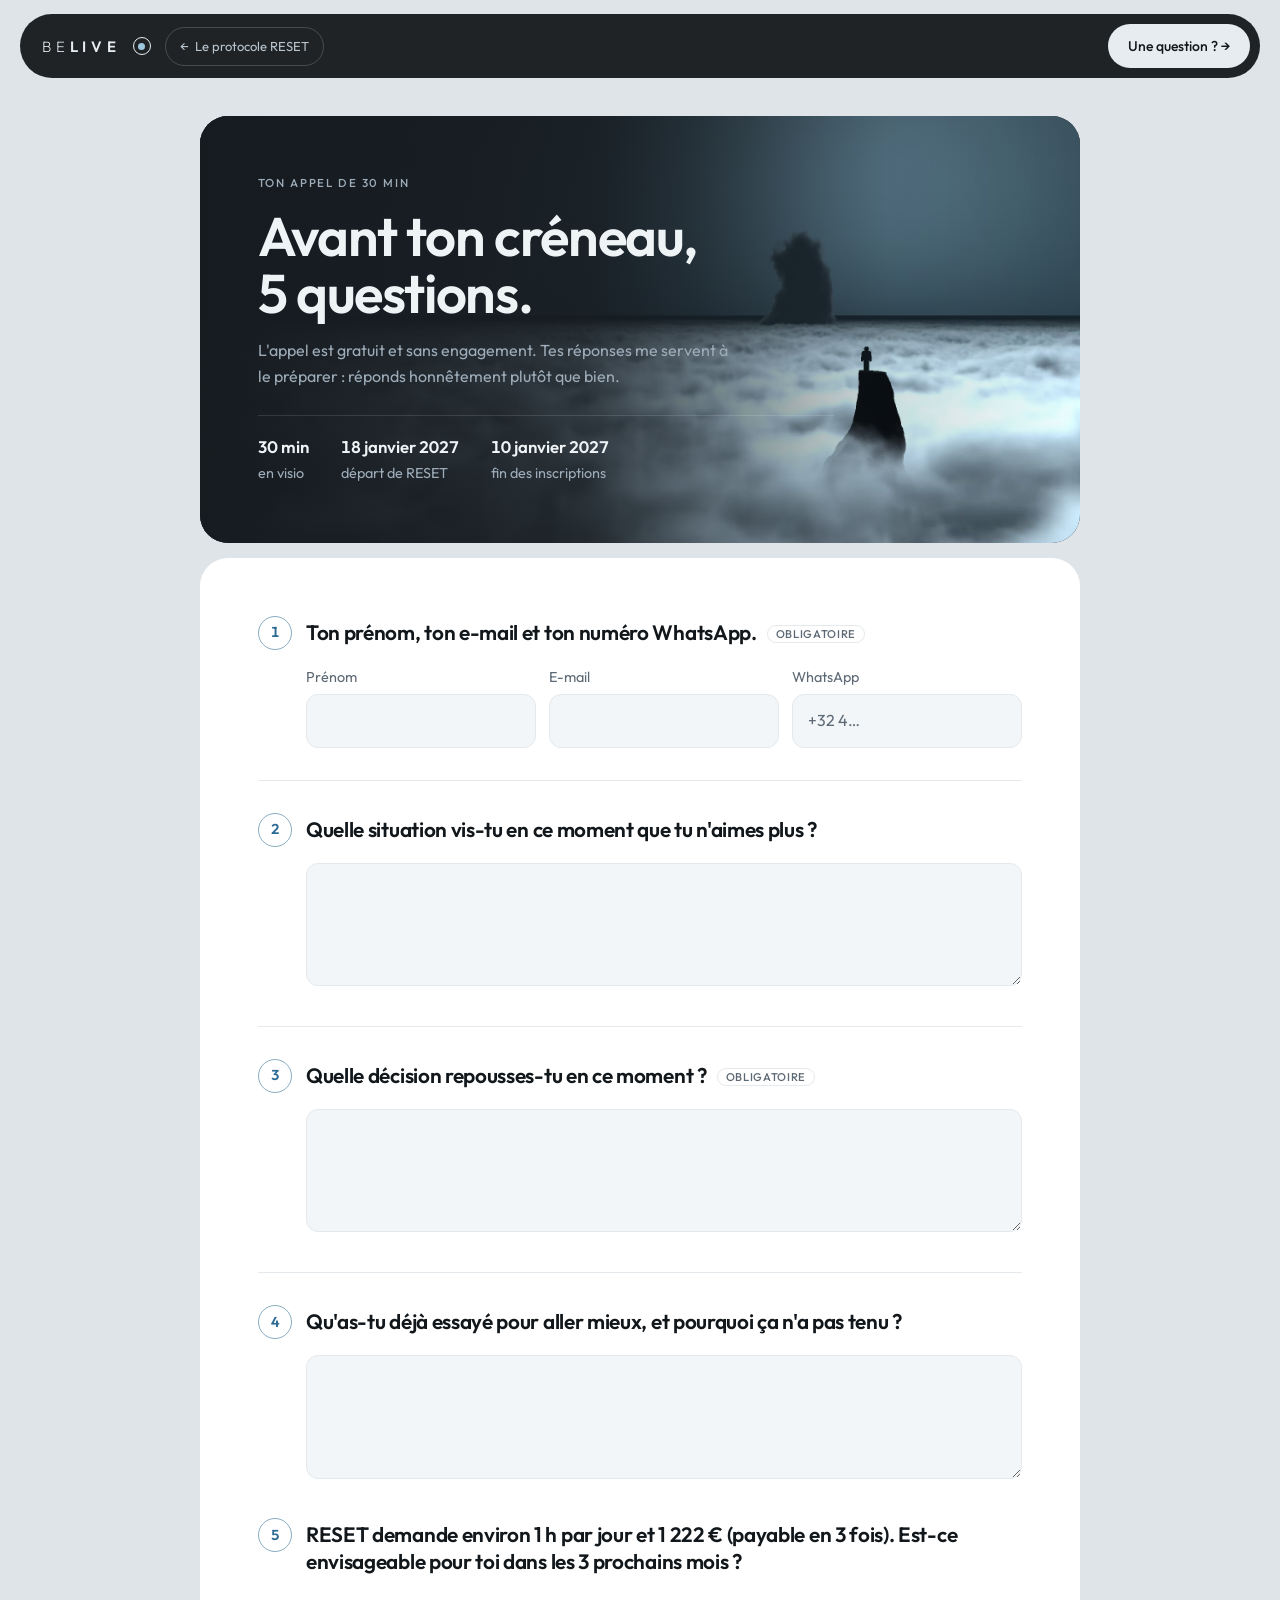
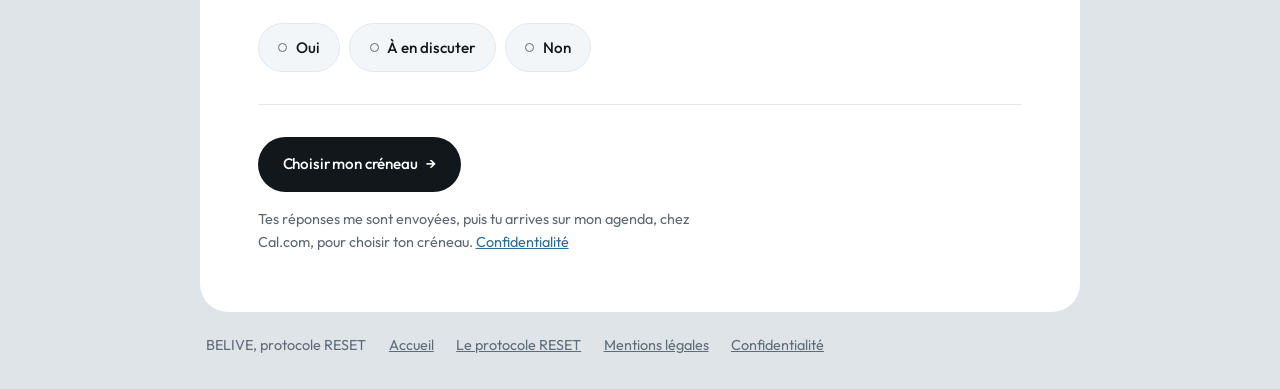
==== appel/index.html @ 55803dfb "Remplace la liste d'attente par l'appel de 30 min, retire Alignement et Thivars - Nouvelle page appe" ====
<!doctype html>
<html lang="fr">
<head>
<meta charset="utf-8">
<meta name="viewport" content="width=device-width, initial-scale=1">

<title>Réserver ton appel de 30 min | BELIVE RESET</title>
<meta name="description" content="Cinq questions avant de choisir ton créneau : un appel de 30 minutes, gratuit et sans engagement, pour voir si RESET est fait pour toi.">
<meta name="robots" content="noindex">
<link rel="canonical" href="https://belivemethode.com/appel/">

<link rel="icon" href="/assets/img/favicon-192.png" sizes="192x192">
<link rel="icon" href="/assets/img/favicon-32.png?v=2" sizes="32x32">
<link rel="apple-touch-icon" href="/assets/img/apple-touch-icon.png?v=2">
<link rel="preload" href="/assets/fonts/Outfit.woff2" as="font" type="font/woff2" crossorigin>

<script>
(function(){try{var m=localStorage.getItem('belive-theme');
if(m==='light'||m==='dark')document.documentElement.setAttribute('data-theme',m);}catch(e){}})();
</script>

<style>
/* La page du questionnaire avant l'appel. Elle reprend les jetons, la navigation,
   les panneaux et les boutons de la page RESET : en changer un, c'est changer l'autre. */
@font-face{
  font-family:"Outfit";
  src:url("/assets/fonts/Outfit.woff2") format("woff2-variations");
  font-weight:100 900;font-style:normal;font-display:swap;
}

/* ================= Jetons (repris de /reset/) ================= */
:root{
  color-scheme:light dark;
  --page:      #DFE4E8;
  --panel:     #FFFFFF;
  --panel-2:   #F3F6F8;
  --panel-3:   #E9EEF2;
  --dark:      #161B20;
  --dark-2:    #1F262C;
  --ink:       #12171B;
  --ink-2:     #5C6873;
  --ink-3:     #5F6C78;
  --line:      #E4E9ED;
  --line-dark: rgba(255,255,255,.12);
  --ice:       #B4D6E8;
  --ice-2:     #8FC0DA;
  --ice-deep:  #2C6B93;
  --on-dark:   #EEF3F6;
  --on-dark-2: #9DACB8;
  --accent:    var(--ice-deep);

  --r-lg:28px;
  --r-md:18px;
  --r-sm:12px;
  --t-h1:clamp(2rem,5vw,3.4rem);
  --t-body:1rem;
  --t-small:.9rem;
  --t-label:.72rem;
  --measure:56ch;
  --pad:clamp(1rem,3vw,2rem);
  --gap:clamp(.7rem,1.2vw,1rem);
}
@media (prefers-color-scheme:dark){
  :root:not([data-theme="light"]){
    --page:      #0B0E11;
    --panel:     #14191E;
    --panel-2:   #1A2026;
    --panel-3:   #20272E;
    --dark:      #12171C;
    --dark-2:    #1B222A;
    --ink:       #EDF2F6;
    --ink-2:     #9CAAB6;
    --ink-3:     #8A98A5;
    --line:      #252D35;
    --line-dark: rgba(255,255,255,.1);
    --ice:       #3E5F75;
    --ice-2:     #5D8CA8;
    --ice-deep:  #9DCBE4;
  }
}
:root[data-theme="dark"]{
  --page:      #0B0E11;
  --panel:     #14191E;
  --panel-2:   #1A2026;
  --panel-3:   #20272E;
  --dark:      #12171C;
  --dark-2:    #1B222A;
  --ink:       #EDF2F6;
  --ink-2:     #9CAAB6;
  --ink-3:     #8A98A5;
  --line:      #252D35;
  --line-dark: rgba(255,255,255,.1);
  --ice:       #3E5F75;
  --ice-2:     #5D8CA8;
  --ice-deep:  #9DCBE4;
}
:root[data-theme="light"]{color-scheme:light}
:root[data-theme="dark"] {color-scheme:dark}

/* ================= Base ================= */
*,*::before,*::after{box-sizing:border-box}
body{
  margin:0;background:var(--page);color:var(--ink);
  font-family:"Outfit",ui-sans-serif,-apple-system,"Segoe UI",system-ui,sans-serif;
  font-size:var(--t-body);font-weight:400;line-height:1.6;
  -webkit-font-smoothing:antialiased;padding:var(--pad);
}
img{max-width:100%;display:block}
a{color:var(--accent)}
:focus-visible{outline:2px solid var(--accent);outline-offset:3px}
h1,h2{margin:0;font-weight:600;line-height:1.05;letter-spacing:-.025em;text-wrap:balance}
p{margin:0}
b,strong{font-weight:500}
.num{font-variant-numeric:lining-nums tabular-nums}

.saut{
  position:absolute;left:-9999px;top:0;
  background:var(--ink);color:var(--panel);
  padding:.7rem 1.1rem;border-radius:999px;font-size:var(--t-small);z-index:60;
}
.saut:focus{left:1rem;top:1rem}

.shell{max-width:880px;margin-inline:auto;display:grid;grid-template-columns:minmax(0,1fr);gap:var(--gap);padding-top:84px}
.shell > *{min-width:0}
.panel{background:var(--panel);border-radius:var(--r-lg);padding:clamp(1.6rem,5vw,3.6rem)}
.panel--dark{background:var(--dark);color:var(--on-dark);--accent:var(--ice-2)}

.label{
  font-size:var(--t-label);font-weight:500;letter-spacing:.16em;
  text-transform:uppercase;color:var(--ink-2);margin:0;
}
.panel--dark .label{color:var(--on-dark-2)}

/* ================= Navigation (la pilule sombre du site) ================= */
.nav-wrap{position:fixed;top:14px;left:14px;right:14px;z-index:50;display:flex;justify-content:center;pointer-events:none}
.nav{
  pointer-events:auto;width:100%;max-width:1240px;
  display:flex;align-items:center;gap:14px;padding:10px 10px 10px 22px;border-radius:999px;
  background:rgba(11,14,17,.9);-webkit-backdrop-filter:blur(18px);backdrop-filter:blur(18px);
}
.nav__brand{display:flex;align-items:center;gap:12px;color:#E6ECF0;text-decoration:none}
.nav__word{display:flex;font-size:15px;letter-spacing:.32em;line-height:1}
.nav__word span:first-child{font-weight:250}
.nav__word span:last-child{font-weight:600}
.nav__rec{display:inline-flex;align-items:center;justify-content:center;flex:none;width:18px;height:18px;border-radius:50%;border:1.5px solid currentColor}
.nav__rec span{width:46%;height:46%;border-radius:50%;background:#9CC7DC;animation:recBlink 2s ease-in-out infinite}
@keyframes recBlink{0%,100%{opacity:1;box-shadow:0 0 0 0 rgba(156,199,220,.45)}50%{opacity:.35;box-shadow:0 0 0 6px rgba(156,199,220,0)}}
.nav__retour{
  flex:none;display:inline-flex;align-items:center;gap:6px;padding:8px 14px;border-radius:999px;
  border:1px solid rgba(230,236,240,.2);color:#B9C5CE;font-size:13px;text-decoration:none;
  transition:color .3s,border-color .3s;
}
.nav__retour:hover{color:#FFFFFF;border-color:rgba(230,236,240,.5)}
.nav__cta{flex:none;margin-left:auto;background:#E6ECF0;color:#12171B;padding:11px 20px;border-radius:999px;font-size:14px;font-weight:500;text-decoration:none;transition:transform .3s}
.nav__cta:hover{transform:translateY(-1px)}
.nav :focus-visible{outline-color:#9CC7DC}
@media (max-width:560px){
  .nav{padding-left:18px;gap:10px}
  .nav__word{font-size:13px;letter-spacing:.26em}
  .nav__retour{display:none}
  .nav__cta{padding:10px 15px;font-size:13px}
}
@media (max-width:760px),(hover:none){
  .nav{-webkit-backdrop-filter:none;backdrop-filter:none;background:rgba(11,14,17,.96)}
}

/* ================= Boutons ================= */
.btn{
  display:inline-flex;align-items:center;gap:.5rem;
  font:inherit;font-size:.95rem;font-weight:500;letter-spacing:-.01em;
  text-decoration:none;padding:.9rem 1.5rem;
  border-radius:999px;border:1px solid transparent;
  background:var(--ink);color:var(--panel);
  transition:background .2s,color .2s,border-color .2s,transform .2s;
  cursor:pointer;
}
.btn:hover{transform:translateY(-1px)}
.btn__arrow{transition:transform .2s}
.btn:hover .btn__arrow{transform:translateX(3px)}
.btn:disabled{opacity:.6;cursor:progress;transform:none}

/* ================= L'en-tête : la silhouette de nuit de « La suite » ================= */
.intro{position:relative;overflow:hidden;isolation:isolate;display:grid;gap:1rem}
.intro__ciel{position:absolute;inset:0;z-index:-1;pointer-events:none}
.intro__ciel img{width:100%;height:100%;object-fit:cover;object-position:50% 56%}
.intro__ciel::after{
  content:"";position:absolute;inset:0;
  background:linear-gradient(90deg,var(--dark) 0%,color-mix(in srgb,var(--dark) 82%,transparent) 44%,color-mix(in srgb,var(--dark) 15%,transparent) 78%,transparent 100%);
}
.intro h1{font-size:var(--t-h1);max-width:14ch}
.intro__lead{max-width:44ch;color:var(--on-dark-2)}
.intro__faits{list-style:none;margin:.6rem 0 0;padding:1.1rem 0 0;border-top:1px solid var(--line-dark);display:flex;flex-wrap:wrap;gap:.8rem 2rem;max-width:36rem;font-size:var(--t-small);color:var(--on-dark-2)}
.intro__faits li{display:flex;flex-direction:column;gap:.1rem}
.intro__faits b{font-size:1.05rem;font-weight:600;color:var(--on-dark)}
@media (max-width:760px){
  .intro__ciel{
    inset:0 0 auto 0;height:min(90vw,380px);
    -webkit-mask-image:linear-gradient(#000 45%,transparent 92%);mask-image:linear-gradient(#000 45%,transparent 92%);
  }
  .intro__ciel img{object-position:50% 50%}
  .intro__ciel::after{background:none}
  .intro{padding-top:clamp(12rem,62vw,16rem)}
}

/* ================= Les questions ================= */
.questions{display:grid;gap:0}
.q{margin:0;padding:clamp(1.4rem,3vw,2rem) 0;border:0;border-top:1px solid var(--line);min-width:0}
.questions > .q:first-child{border-top:0;padding-top:0}
.q__titre{
  display:grid;grid-template-columns:auto minmax(0,1fr);gap:.9rem;align-items:start;
  float:none;width:100%;padding:0;margin:0 0 1rem;
  font-size:clamp(1.1rem,2vw,1.3rem);font-weight:600;line-height:1.3;letter-spacing:-.015em;color:var(--ink);
}
.q__n{
  display:grid;place-items:center;width:34px;height:34px;border-radius:50%;
  border:1px solid color-mix(in srgb,var(--ice-deep) 55%,transparent);color:var(--ice-deep);
  font-size:.9rem;font-weight:600;font-variant-numeric:lining-nums tabular-nums;
}
.q__texte{padding-top:.2rem}
.q__requis{
  display:inline-block;margin-left:.4rem;padding:1px 8px;border-radius:999px;border:1px solid var(--line);
  font-size:.7rem;font-weight:500;letter-spacing:.06em;text-transform:uppercase;color:var(--ink-2);vertical-align:.2em;
}
.q__corps{padding-left:calc(34px + .9rem)}
@media (max-width:520px){.q__corps{padding-left:0}}

.champs{display:grid;grid-template-columns:repeat(3,minmax(0,1fr));gap:.8rem}
@media (max-width:760px){.champs{grid-template-columns:minmax(0,1fr)}}
.champ{display:grid;gap:.35rem}
.champ span{font-size:var(--t-small);color:var(--ink-2)}
input[type="text"],input[type="email"],input[type="tel"],textarea{
  width:100%;font:inherit;font-size:1rem;color:var(--ink);
  background:var(--panel-2);border:1px solid var(--line);border-radius:var(--r-sm);
  padding:.8rem .95rem;transition:border-color .2s,background .2s;
  scroll-margin-top:120px; /* un champ signalé reste visible sous la barre de navigation */
}
.choix input{scroll-margin-top:120px}
textarea{min-height:7.5rem;resize:vertical;line-height:1.5}
input::placeholder,textarea::placeholder{color:var(--ink-3);opacity:1}
input:focus,textarea:focus{outline:none;border-color:var(--ice-deep);background:var(--panel)}
input:focus-visible,textarea:focus-visible{outline:2px solid var(--accent);outline-offset:1px}
/* après une tentative d'envoi seulement : rien ne s'allume en rouge avant */
.est-tente input:invalid,.est-tente textarea:invalid{border-color:var(--ice-deep);box-shadow:0 0 0 1px var(--ice-deep)}

/* Les trois réponses de la dernière question, en pilules */
.choix{display:flex;flex-wrap:wrap;gap:.6rem;border:0;margin:0;padding:0}
.choix label{position:relative;cursor:pointer}
.choix input{position:absolute;opacity:0;inset:0;margin:0;cursor:pointer}
.choix span{
  display:inline-flex;align-items:center;gap:.55rem;padding:.7rem 1.2rem;border-radius:999px;
  border:1px solid var(--line);background:var(--panel-2);color:var(--ink);font-size:.95rem;font-weight:500;
  transition:background .2s,color .2s,border-color .2s;
}
.choix span::before{content:"";width:9px;height:9px;border-radius:50%;border:1.5px solid var(--ink-3);transition:background .2s,border-color .2s}
.choix input:checked + span{background:var(--ink);border-color:var(--ink);color:var(--panel)}
.choix input:checked + span::before{background:var(--ice-2);border-color:var(--ice-2)}
.choix input:focus-visible + span{outline:2px solid var(--accent);outline-offset:3px}

.envoi{display:grid;gap:1rem;justify-items:start;padding-top:clamp(1.4rem,3vw,2rem);border-top:1px solid var(--line)}
.envoi__note{max-width:52ch;font-size:var(--t-small);color:var(--ink-2)}
.envoi__erreur{font-size:var(--t-small);font-weight:500;color:var(--ink)}

.apres{display:flex;flex-wrap:wrap;gap:.4rem 1.4rem;padding:.4rem .4rem 0;font-size:var(--t-small);color:var(--ink-3)}
.apres a{color:inherit}
.apres a:hover{color:var(--ink)}

@media (prefers-reduced-motion:reduce){
  *{animation:none!important;transition:none!important}
  .btn:hover,.btn:hover .btn__arrow{transform:none}
}
</style>
</head>
<body>

<a class="saut" href="#questions">Aller au questionnaire</a>

<header class="nav-wrap">
<nav class="nav" aria-label="Navigation">
  <a class="nav__brand" href="/" aria-label="BELIVE, retour à l'accueil">
    <span class="nav__word"><span>BE</span><span>LIVE</span></span>
    <span class="nav__rec" aria-hidden="true"><span></span></span>
  </a>
  <a class="nav__retour" href="/reset/"><span aria-hidden="true">←</span> Le protocole RESET</a>
  <a class="nav__cta" href="https://wa.me/32493847434?text=Bonjour%20Tristan%2C%20j%27ai%20une%20question%20avant%20de%20r%C3%A9server%20mon%20appel%20%3A%20" target="_blank" rel="noopener">Une question&nbsp;? →</a>
</nav>
</header>

<main class="shell" id="contenu">

  <section class="panel panel--dark intro" aria-labelledby="titre">
    <div class="intro__ciel" aria-hidden="true">
      <picture>
        <source media="(max-width: 760px)" type="image/avif" srcset="/assets/img/nuages/suite-nuit-carre.avif">
        <source media="(max-width: 760px)" type="image/webp" srcset="/assets/img/nuages/suite-nuit-carre.webp">
        <source type="image/avif" srcset="/assets/img/nuages/suite-nuit.avif">
        <img src="/assets/img/nuages/suite-nuit.webp" alt="" width="2400" height="1000" decoding="async">
      </picture>
    </div>
    <p class="label">Ton appel de 30 min</p>
    <h1 id="titre">Avant ton créneau, 5&nbsp;questions.</h1>
    <p class="intro__lead">L'appel est gratuit et sans engagement. Tes réponses me servent à le préparer&nbsp;: réponds honnêtement plutôt que bien.</p>
    <ul class="intro__faits">
      <li><b>30 min</b>en visio</li>
      <li><b class="num">18 janvier 2027</b>départ de RESET</li>
      <li><b class="num">10 janvier 2027</b>fin des inscriptions</li>
    </ul>
  </section>

  <section class="panel" id="questions" aria-label="Le questionnaire">
    <!-- Sans JavaScript, le formulaire mène quand même à l'agenda, avec le prénom et l'e-mail.
         Avec, le script envoie d'abord les réponses au Google Form (data-gform), qui les
         recopie dans Notion, puis ouvre l'agenda Cal.com (action) avec les réponses en « notes ». -->
    <form class="questions" action="https://cal.com/tristan-vangoidtsenhoven-3wuqnf/ccb" method="get" data-questionnaire
          data-gform="https://docs.google.com/forms/d/e/1FAIpQLSfj11kIlWgP47-O8oDt12YvOwmYfR5KPWXMzn8iG9LAzuwBDQ/formResponse">

      <fieldset class="q">
        <legend class="q__titre"><span class="q__n">1</span><span class="q__texte">Ton prénom, ton e-mail et ton numéro WhatsApp. <span class="q__requis">Obligatoire</span></span></legend>
        <div class="q__corps champs">
          <label class="champ"><span>Prénom</span><input type="text" name="name" id="prenom" autocomplete="given-name" required maxlength="80"></label>
          <label class="champ"><span>E-mail</span><input type="email" name="email" id="email" autocomplete="email" required maxlength="160"></label>
          <label class="champ"><span>WhatsApp</span><input type="tel" id="whatsapp" autocomplete="tel" inputmode="tel" placeholder="+32 4…" required maxlength="40"></label>
        </div>
      </fieldset>

      <div class="q">
        <label class="q__titre" for="situation"><span class="q__n">2</span><span class="q__texte">Quelle situation vis-tu en ce moment que tu n'aimes plus&nbsp;?</span></label>
        <div class="q__corps"><textarea id="situation" rows="4" maxlength="1000"></textarea></div>
      </div>

      <div class="q">
        <label class="q__titre" for="decision"><span class="q__n">3</span><span class="q__texte">Quelle décision repousses-tu en ce moment&nbsp;? <span class="q__requis">Obligatoire</span></span></label>
        <div class="q__corps"><textarea id="decision" rows="4" maxlength="1000" required></textarea></div>
      </div>

      <div class="q">
        <label class="q__titre" for="essaye"><span class="q__n">4</span><span class="q__texte">Qu'as-tu déjà essayé pour aller mieux, et pourquoi ça n'a pas tenu&nbsp;?</span></label>
        <div class="q__corps"><textarea id="essaye" rows="4" maxlength="1000"></textarea></div>
      </div>

      <fieldset class="q">
        <legend class="q__titre"><span class="q__n">5</span><span class="q__texte">RESET demande environ 1&nbsp;h par jour et 1&nbsp;222&nbsp;€ (payable en 3 fois). Est-ce envisageable pour toi dans les 3 prochains mois&nbsp;?</span></legend>
        <div class="q__corps choix">
          <label><input type="radio" name="envisageable" value="Oui"><span>Oui</span></label>
          <label><input type="radio" name="envisageable" value="À en discuter"><span>À en discuter</span></label>
          <label><input type="radio" name="envisageable" value="Non"><span>Non</span></label>
        </div>
      </fieldset>

      <input type="hidden" name="notes" id="notes">

      <div class="envoi">
        <button class="btn" type="submit">Choisir mon créneau <span class="btn__arrow" aria-hidden="true">→</span></button>
        <p class="envoi__erreur" id="erreur" role="alert" hidden></p>
        <p class="envoi__note">Tes réponses me sont envoyées, puis tu arrives sur mon agenda, chez Cal.com, pour choisir ton créneau. <a href="/confidentialite.html">Confidentialité</a></p>
      </div>
    </form>
  </section>

  <p class="apres"><span>BELIVE, protocole RESET</span><a href="/">Accueil</a><a href="/reset/">Le protocole RESET</a><a href="/mentions-legales.html">Mentions légales</a><a href="/confidentialite.html">Confidentialité</a></p>

</main>

<script>
(function(){
  "use strict";
  var form = document.querySelector('[data-questionnaire]');
  if (!form) return;
  var erreur = document.getElementById('erreur');
  var bouton = form.querySelector('button[type="submit"]');
  var val = function(id){ return document.getElementById(id).value.trim(); };

  /* Les champs du Google Form « BELIVE RESET, appel de 30 minutes », lus sur le
     formulaire public. Si une question y est modifiée ou recréée, son numéro change :
     il faut le relire et le reporter ici. L'e-mail passe par la collecte d'adresse
     de Google (« emailAddress »), pas par une question. */
  var CHAMPS = {
    prenom:    'entry.507391216',
    whatsapp:  'entry.649934206',
    situation: 'entry.349395067',
    decision:  'entry.2041337223',
    essaye:    'entry.2092310262',
    choix:     'entry.1688186902'
  };

  /* Envoie les réponses au Google Form. Google ne laisse pas lire sa réponse depuis
     un autre site (mode no-cors) : on ne peut pas savoir s'il l'a acceptée, seulement
     que la requête est partie. keepalive la laisse finir même si la page change. */
  function versGoogle(choix){
    var donnees = new URLSearchParams();
    donnees.append(CHAMPS.prenom, val('prenom'));
    donnees.append('emailAddress', val('email'));
    donnees.append(CHAMPS.whatsapp, val('whatsapp'));
    donnees.append(CHAMPS.situation, val('situation'));
    donnees.append(CHAMPS.decision, val('decision'));
    donnees.append(CHAMPS.essaye, val('essaye'));
    if (choix) donnees.append(CHAMPS.choix, choix.value);
    var envoi = fetch(form.getAttribute('data-gform'), { method:'POST', mode:'no-cors', body:donnees, keepalive:true })
      .catch(function(){});
    /* on n'attend pas plus de 3 s : l'agenda passe avant */
    return Promise.race([envoi, new Promise(function(r){ setTimeout(r, 3000); })]);
  }

  /* Les champs ne s'allument qu'après une première tentative d'envoi */
  form.addEventListener('invalid', function(){
    form.classList.add('est-tente');
    erreur.textContent = 'Il manque une réponse obligatoire : ton prénom, ton e-mail, ton WhatsApp ou la question 3.';
    erreur.hidden = false;
  }, true);

  form.addEventListener('submit', function(e){
    e.preventDefault();
    if (!form.checkValidity()) { form.reportValidity(); return; }
    erreur.hidden = true;

    var choix = form.querySelector('input[name="envisageable"]:checked');
    var notes = [
      'WhatsApp : ' + val('whatsapp'),
      "2. La situation que je n'aime plus :\n" + (val('situation') || '-'),
      '3. La décision que je repousse :\n' + val('decision'),
      "4. Ce que j'ai déjà essayé, et pourquoi ça n'a pas tenu :\n" + (val('essaye') || '-'),
      '5. 1 h par jour et 1 222 € dans les 3 prochains mois : ' + (choix ? choix.value : '-')
    ].join('\n\n');

    /* Cal.com pré-remplit sa réservation avec ces trois paramètres */
    var url = new URL(form.action);
    url.searchParams.set('name', val('prenom'));
    url.searchParams.set('email', val('email'));
    url.searchParams.set('notes', notes);

    bouton.disabled = true;
    bouton.firstChild.textContent = 'Envoi… ';
    versGoogle(choix).then(function(){ window.location.assign(url.toString()); });
  });
  /* Retour arrière depuis Cal.com : la page revient de la mémoire du navigateur,
     le bouton doit redevenir utilisable */
  window.addEventListener('pageshow', function(){
    bouton.disabled = false;
    bouton.firstChild.textContent = 'Choisir mon créneau ';
  });
})();
</script>
</body>
</html>
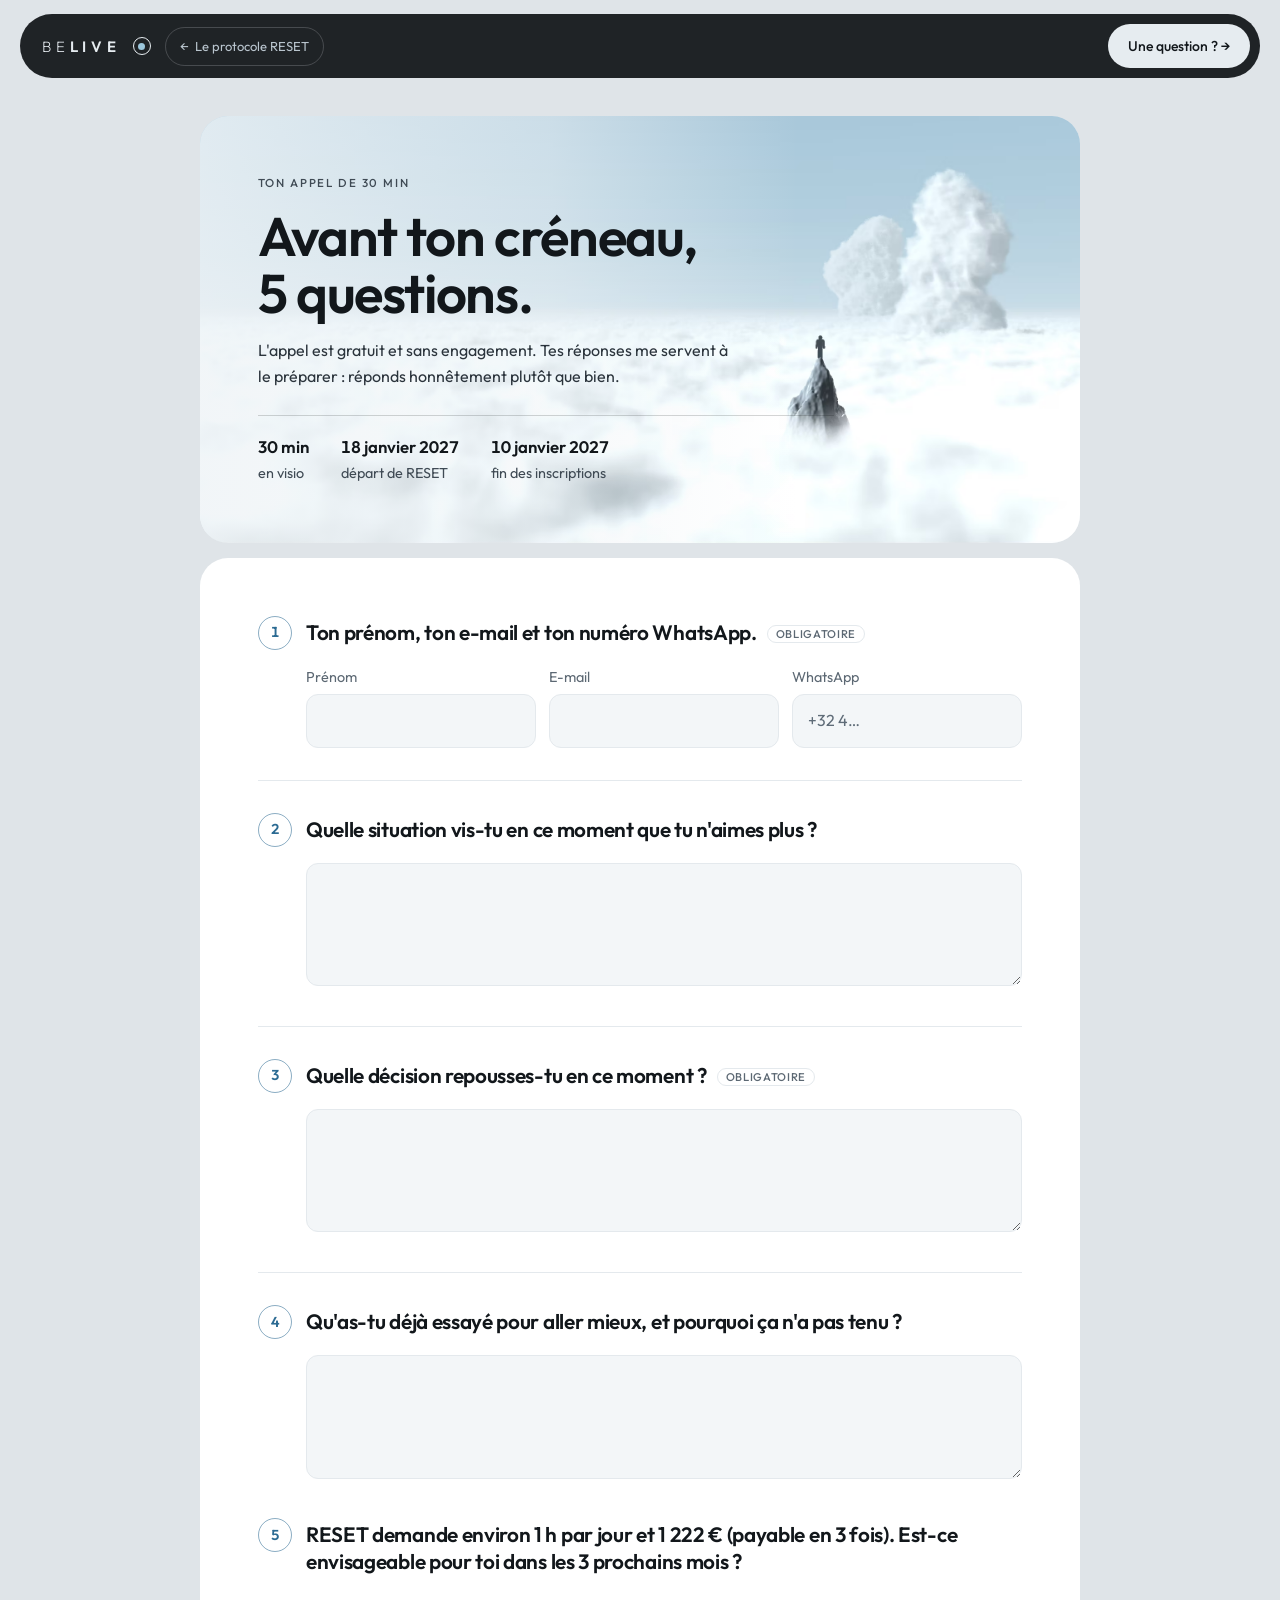
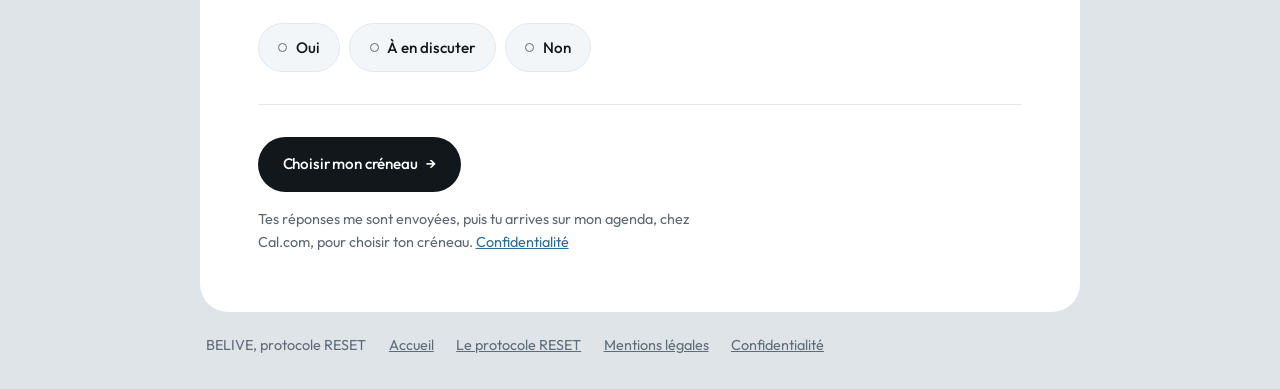
==== commit 8fbf9609: "Passe l'en-tête de la page d'appel sur la silhouette de jour, en ciel bleu La silhouette de nuit éta" ====
--- a/appel/index.html
+++ b/appel/index.html
@@ -179,27 +179,30 @@
 .btn:hover .btn__arrow{transform:translateX(3px)}
 .btn:disabled{opacity:.6;cursor:progress;transform:none}
 
-/* ================= L'en-tête : la silhouette de nuit de « La suite » ================= */
-.intro{position:relative;overflow:hidden;isolation:isolate;display:grid;gap:1rem}
+/* ================= L'en-tête : la silhouette sur son rocher, de jour ================= */
+/* Toujours clair, comme le haut de l'accueil, quel que soit le thème : le ciel bleu
+   derrière, un voile laiteux à gauche pour que le texte se lise sur les nuages. */
+.intro{position:relative;overflow:hidden;isolation:isolate;display:grid;gap:1rem;background:#EEF3F6;color:#12171B}
 .intro__ciel{position:absolute;inset:0;z-index:-1;pointer-events:none}
-.intro__ciel img{width:100%;height:100%;object-fit:cover;object-position:50% 56%}
+.intro__ciel img{width:100%;height:100%;object-fit:cover;object-position:50% 45%}
 .intro__ciel::after{
   content:"";position:absolute;inset:0;
-  background:linear-gradient(90deg,var(--dark) 0%,color-mix(in srgb,var(--dark) 82%,transparent) 44%,color-mix(in srgb,var(--dark) 15%,transparent) 78%,transparent 100%);
-}
+  background:linear-gradient(90deg,rgba(238,243,246,.8) 0%,rgba(238,243,246,.5) 40%,rgba(238,243,246,0) 68%);
+}
+.intro .label{color:#3F4A54}
 .intro h1{font-size:var(--t-h1);max-width:14ch}
-.intro__lead{max-width:44ch;color:var(--on-dark-2)}
-.intro__faits{list-style:none;margin:.6rem 0 0;padding:1.1rem 0 0;border-top:1px solid var(--line-dark);display:flex;flex-wrap:wrap;gap:.8rem 2rem;max-width:36rem;font-size:var(--t-small);color:var(--on-dark-2)}
+.intro__lead{max-width:44ch;color:#2B343C}
+.intro__faits{list-style:none;margin:.6rem 0 0;padding:1.1rem 0 0;border-top:1px solid rgba(18,23,27,.18);display:flex;flex-wrap:wrap;gap:.8rem 2rem;max-width:36rem;font-size:var(--t-small);color:#3F4A54}
 .intro__faits li{display:flex;flex-direction:column;gap:.1rem}
-.intro__faits b{font-size:1.05rem;font-weight:600;color:var(--on-dark)}
+.intro__faits b{font-size:1.05rem;font-weight:600;color:#12171B}
 @media (max-width:760px){
   .intro__ciel{
     inset:0 0 auto 0;height:min(90vw,380px);
-    -webkit-mask-image:linear-gradient(#000 45%,transparent 92%);mask-image:linear-gradient(#000 45%,transparent 92%);
+    -webkit-mask-image:linear-gradient(#000 50%,transparent 96%);mask-image:linear-gradient(#000 50%,transparent 96%);
   }
   .intro__ciel img{object-position:50% 50%}
   .intro__ciel::after{background:none}
-  .intro{padding-top:clamp(12rem,62vw,16rem)}
+  .intro{padding-top:clamp(13rem,66vw,17rem)}
 }
 
 /* ================= Les questions ================= */
@@ -287,13 +290,13 @@
 
 <main class="shell" id="contenu">
 
-  <section class="panel panel--dark intro" aria-labelledby="titre">
+  <section class="panel intro" aria-labelledby="titre">
     <div class="intro__ciel" aria-hidden="true">
       <picture>
-        <source media="(max-width: 760px)" type="image/avif" srcset="/assets/img/nuages/suite-nuit-carre.avif">
-        <source media="(max-width: 760px)" type="image/webp" srcset="/assets/img/nuages/suite-nuit-carre.webp">
-        <source type="image/avif" srcset="/assets/img/nuages/suite-nuit.avif">
-        <img src="/assets/img/nuages/suite-nuit.webp" alt="" width="2400" height="1000" decoding="async">
+        <source media="(max-width: 760px)" type="image/avif" srcset="/assets/img/nuages/rocher-jour-carre.avif">
+        <source media="(max-width: 760px)" type="image/webp" srcset="/assets/img/nuages/rocher-jour-carre.webp">
+        <source type="image/avif" srcset="/assets/img/nuages/rocher-jour.avif">
+        <img src="/assets/img/nuages/rocher-jour.webp" alt="" width="2400" height="1028" decoding="async">
       </picture>
     </div>
     <p class="label">Ton appel de 30 min</p>
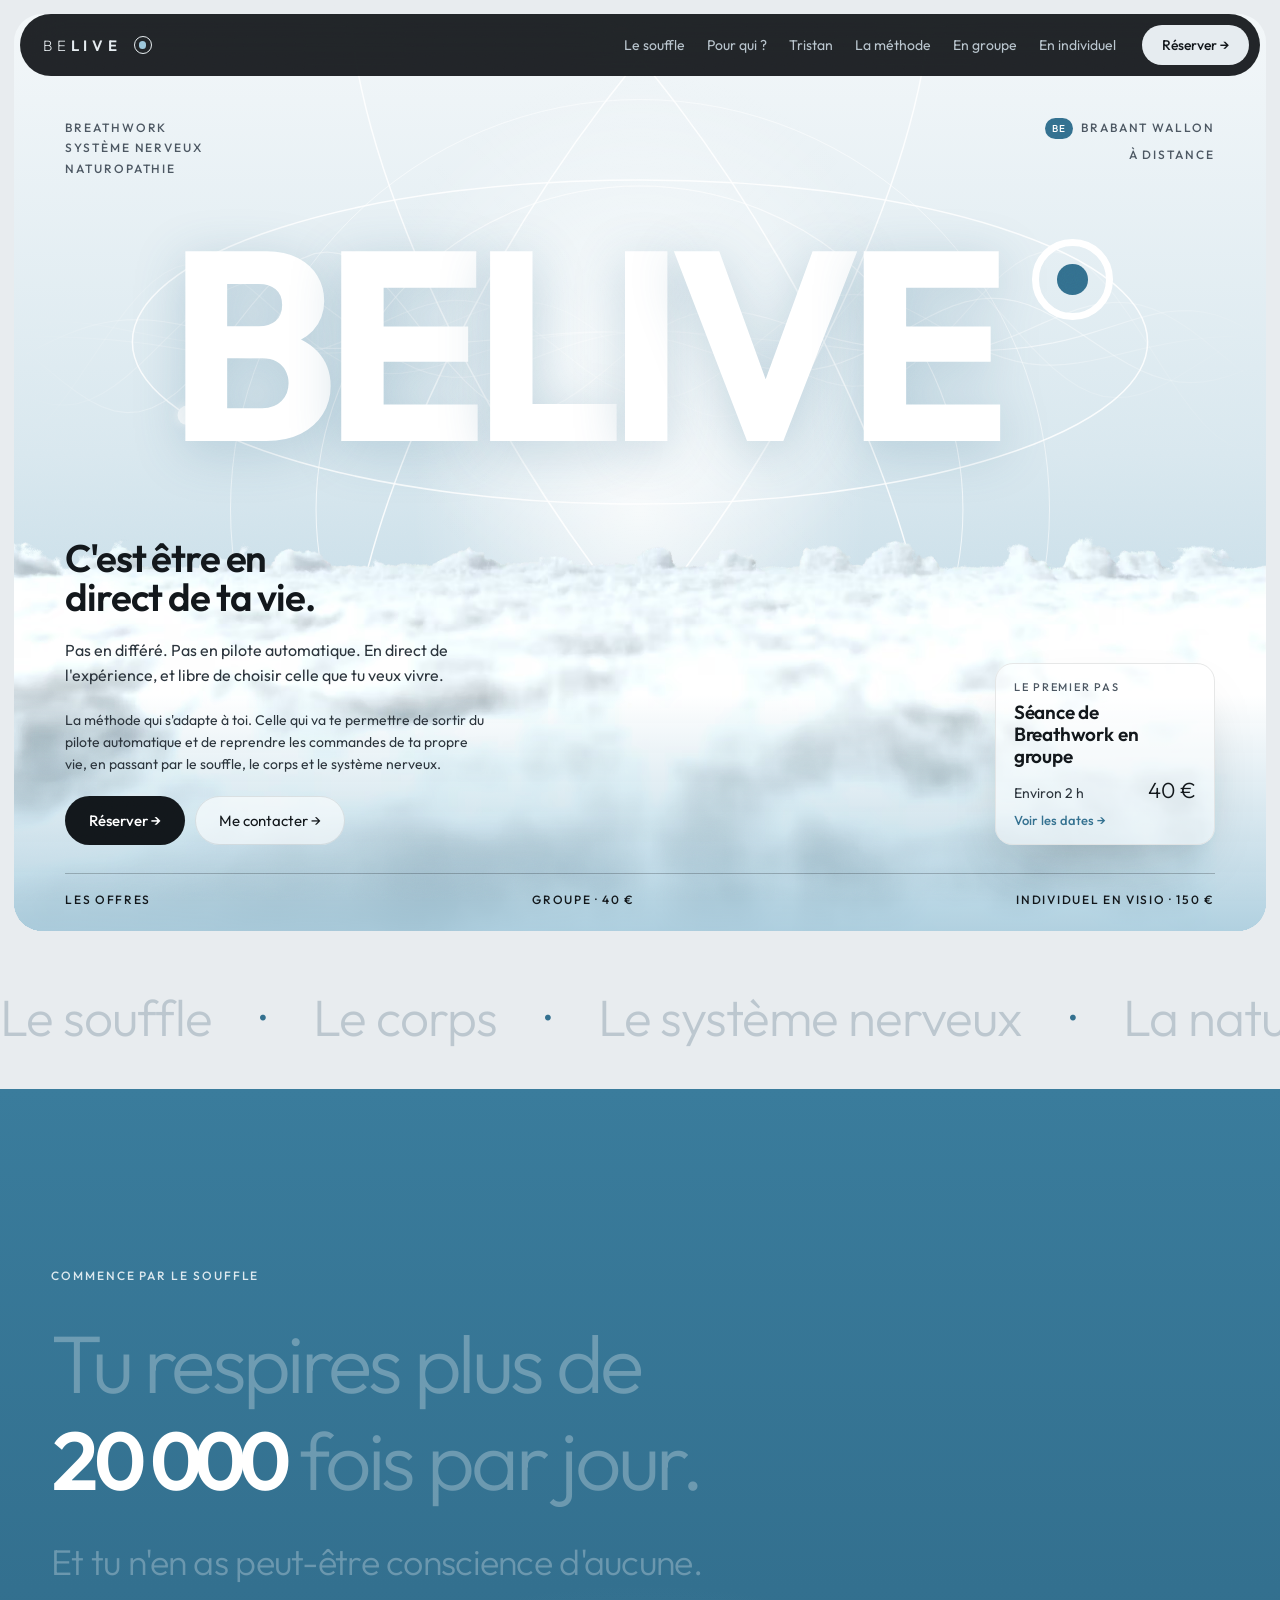
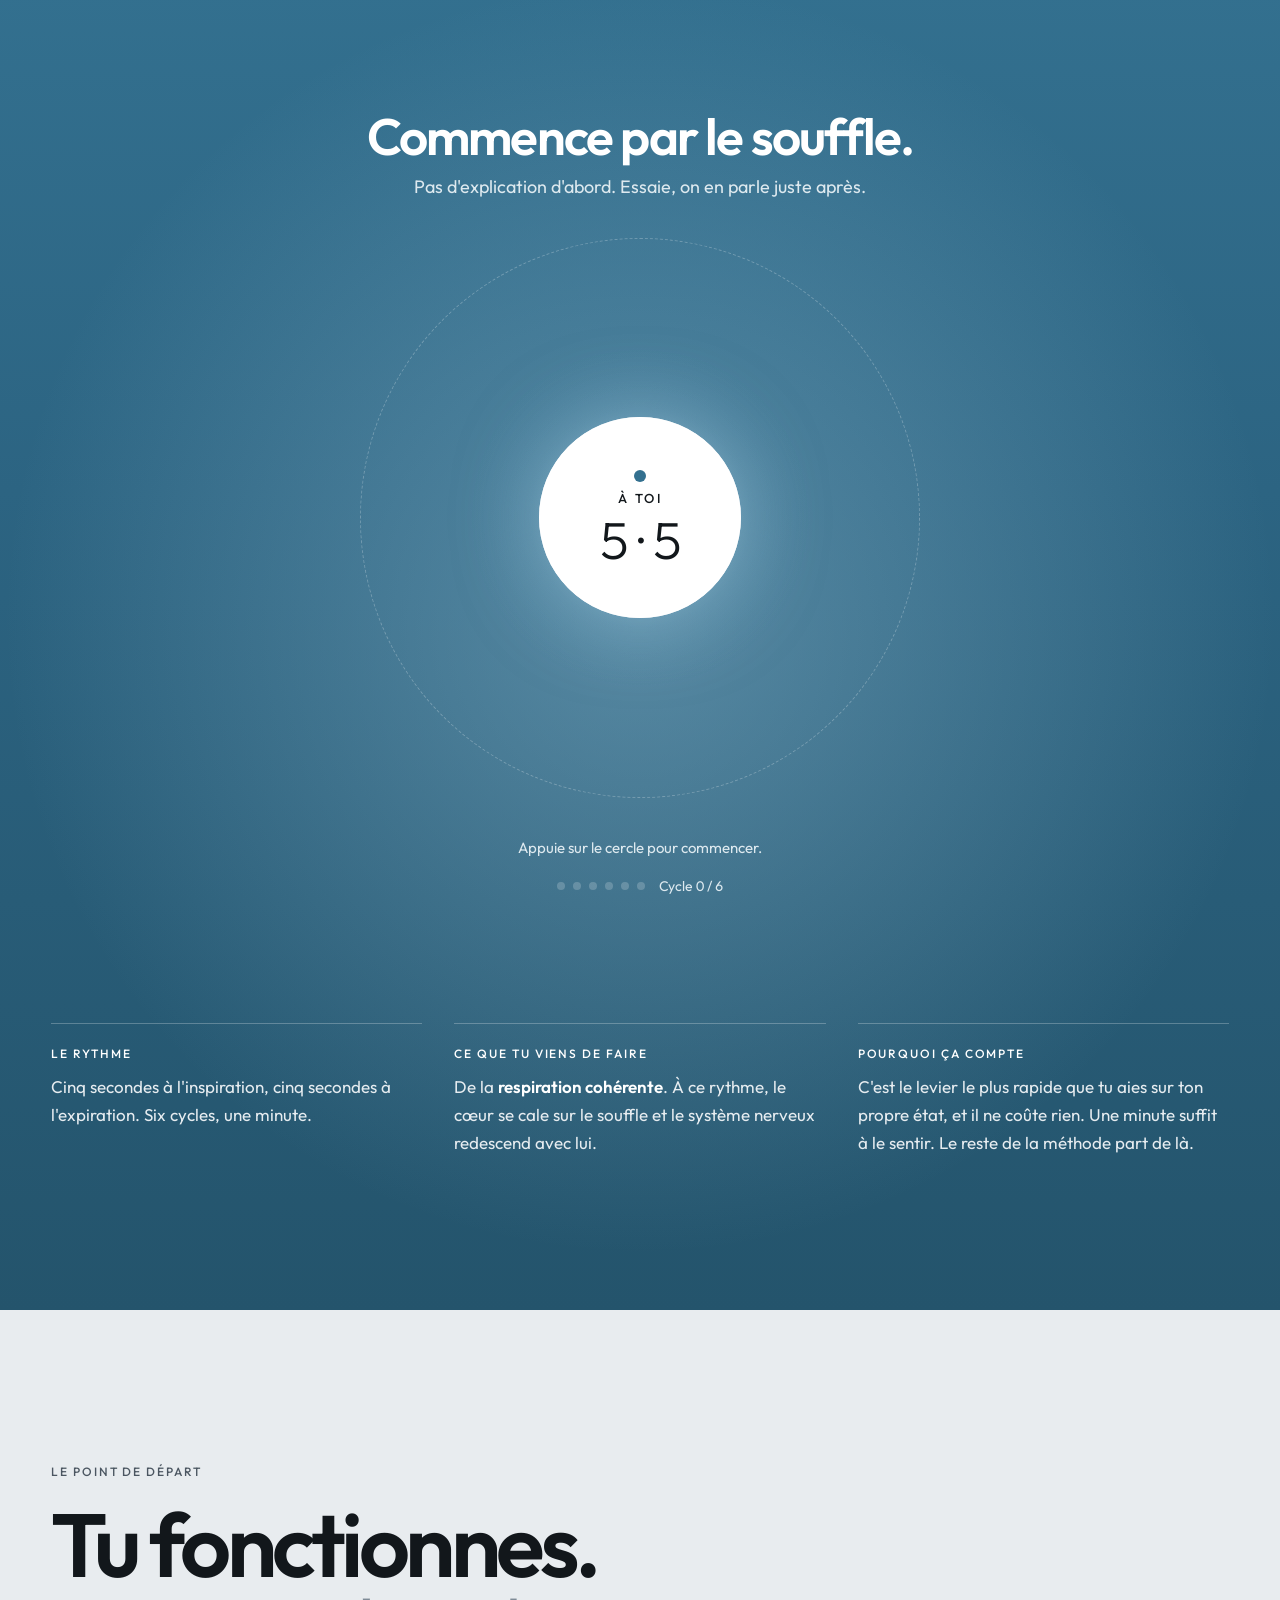
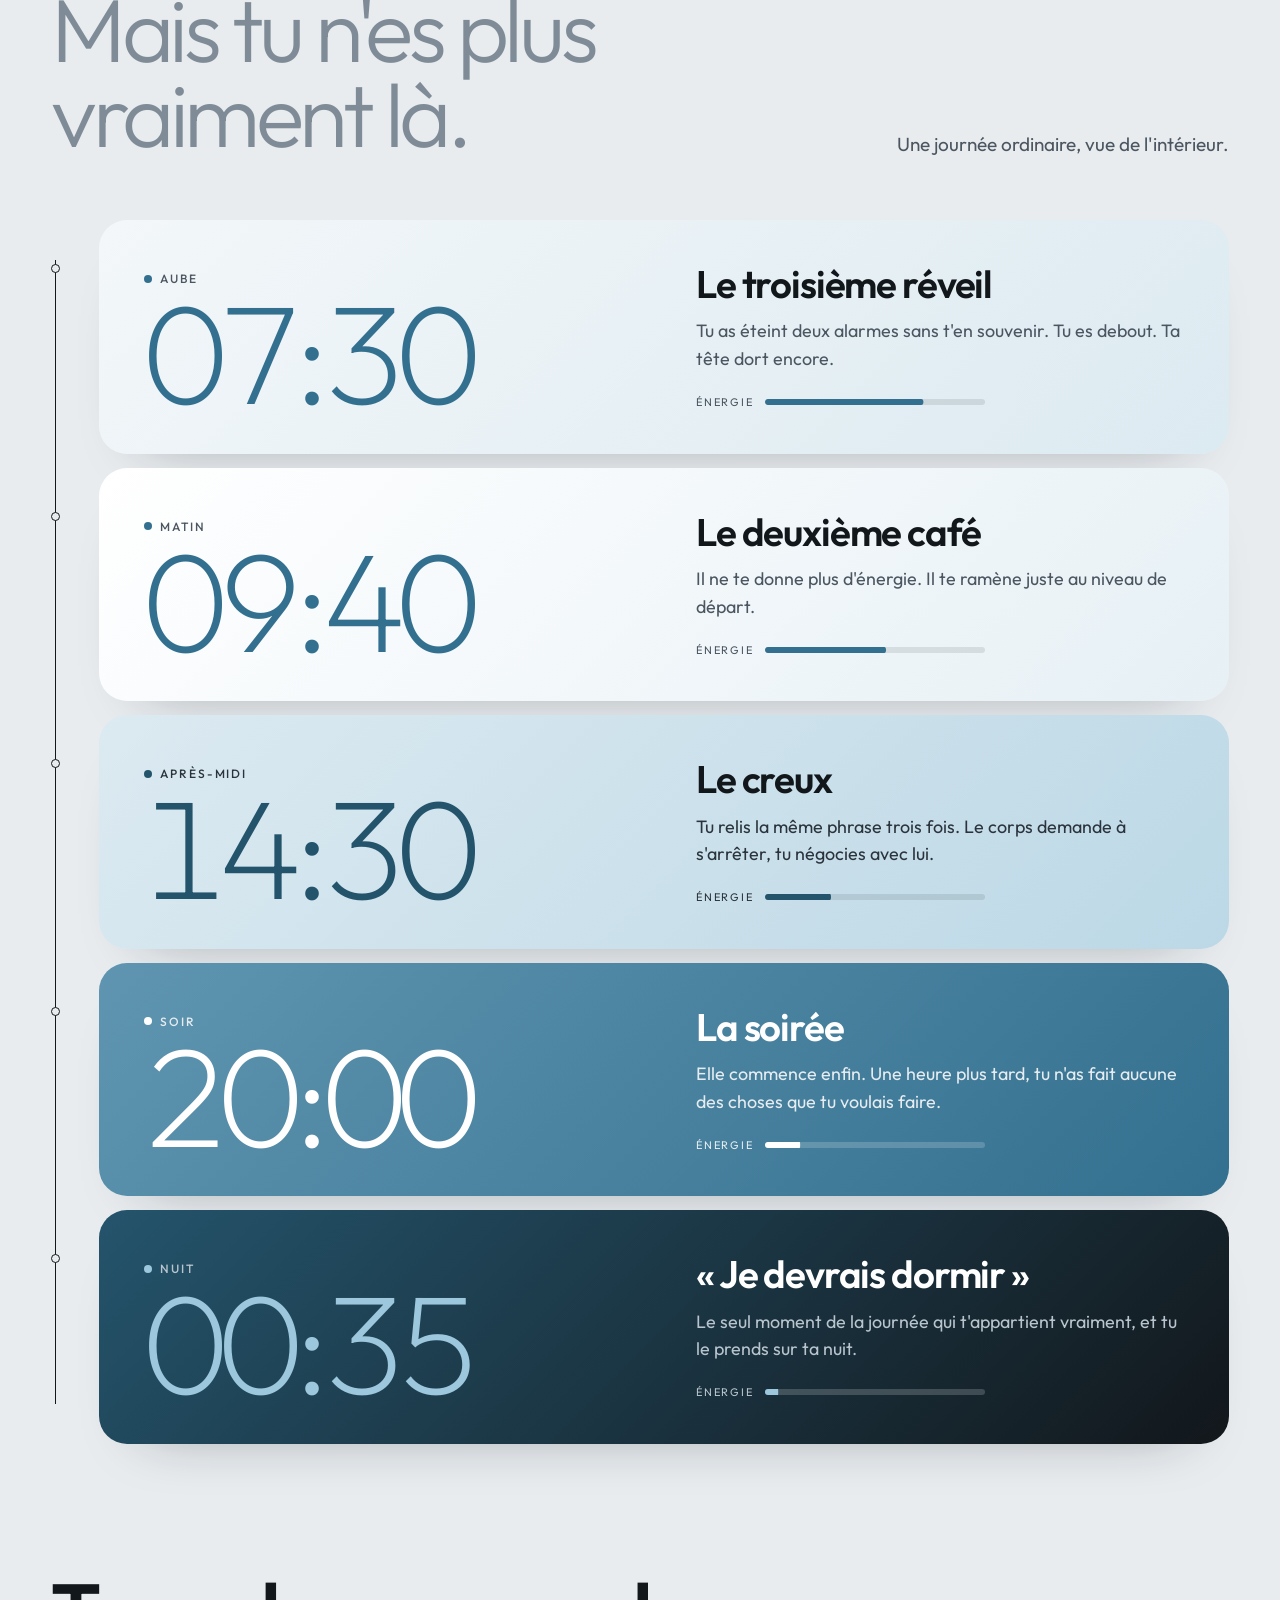
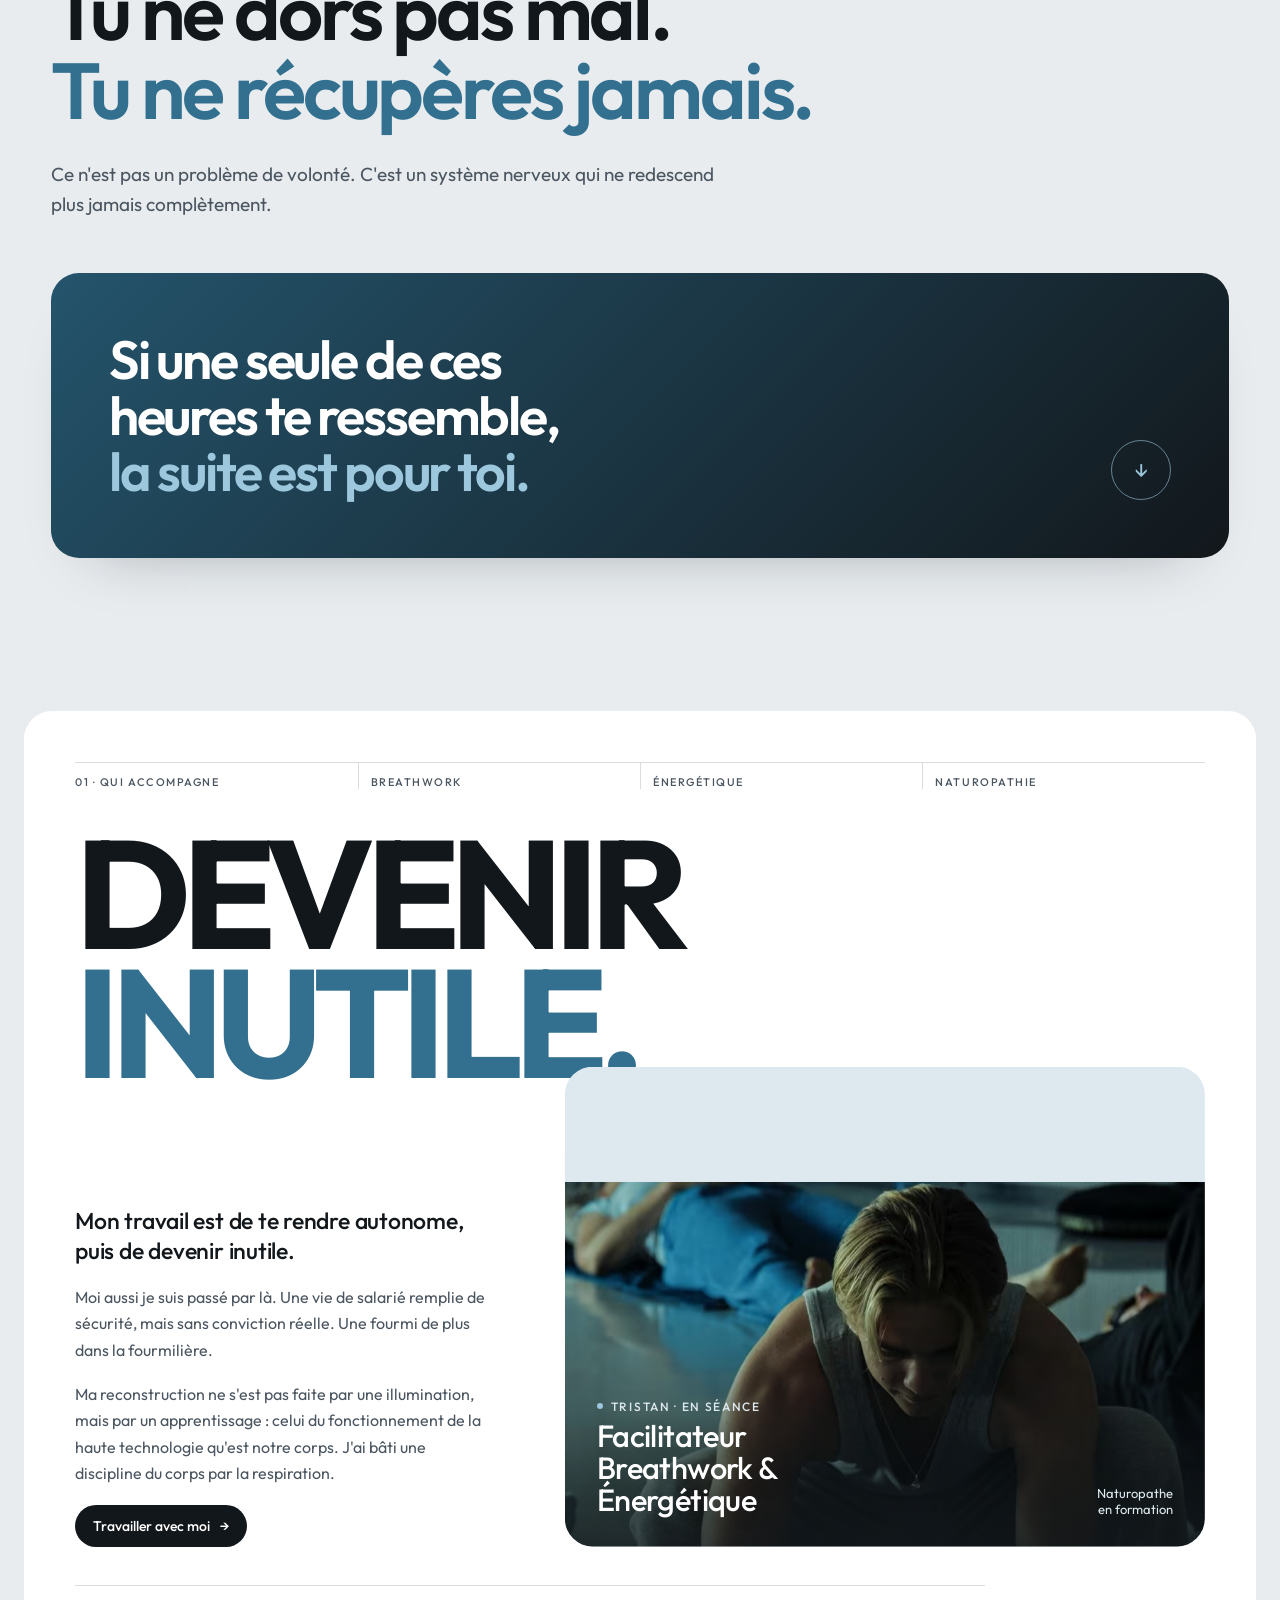
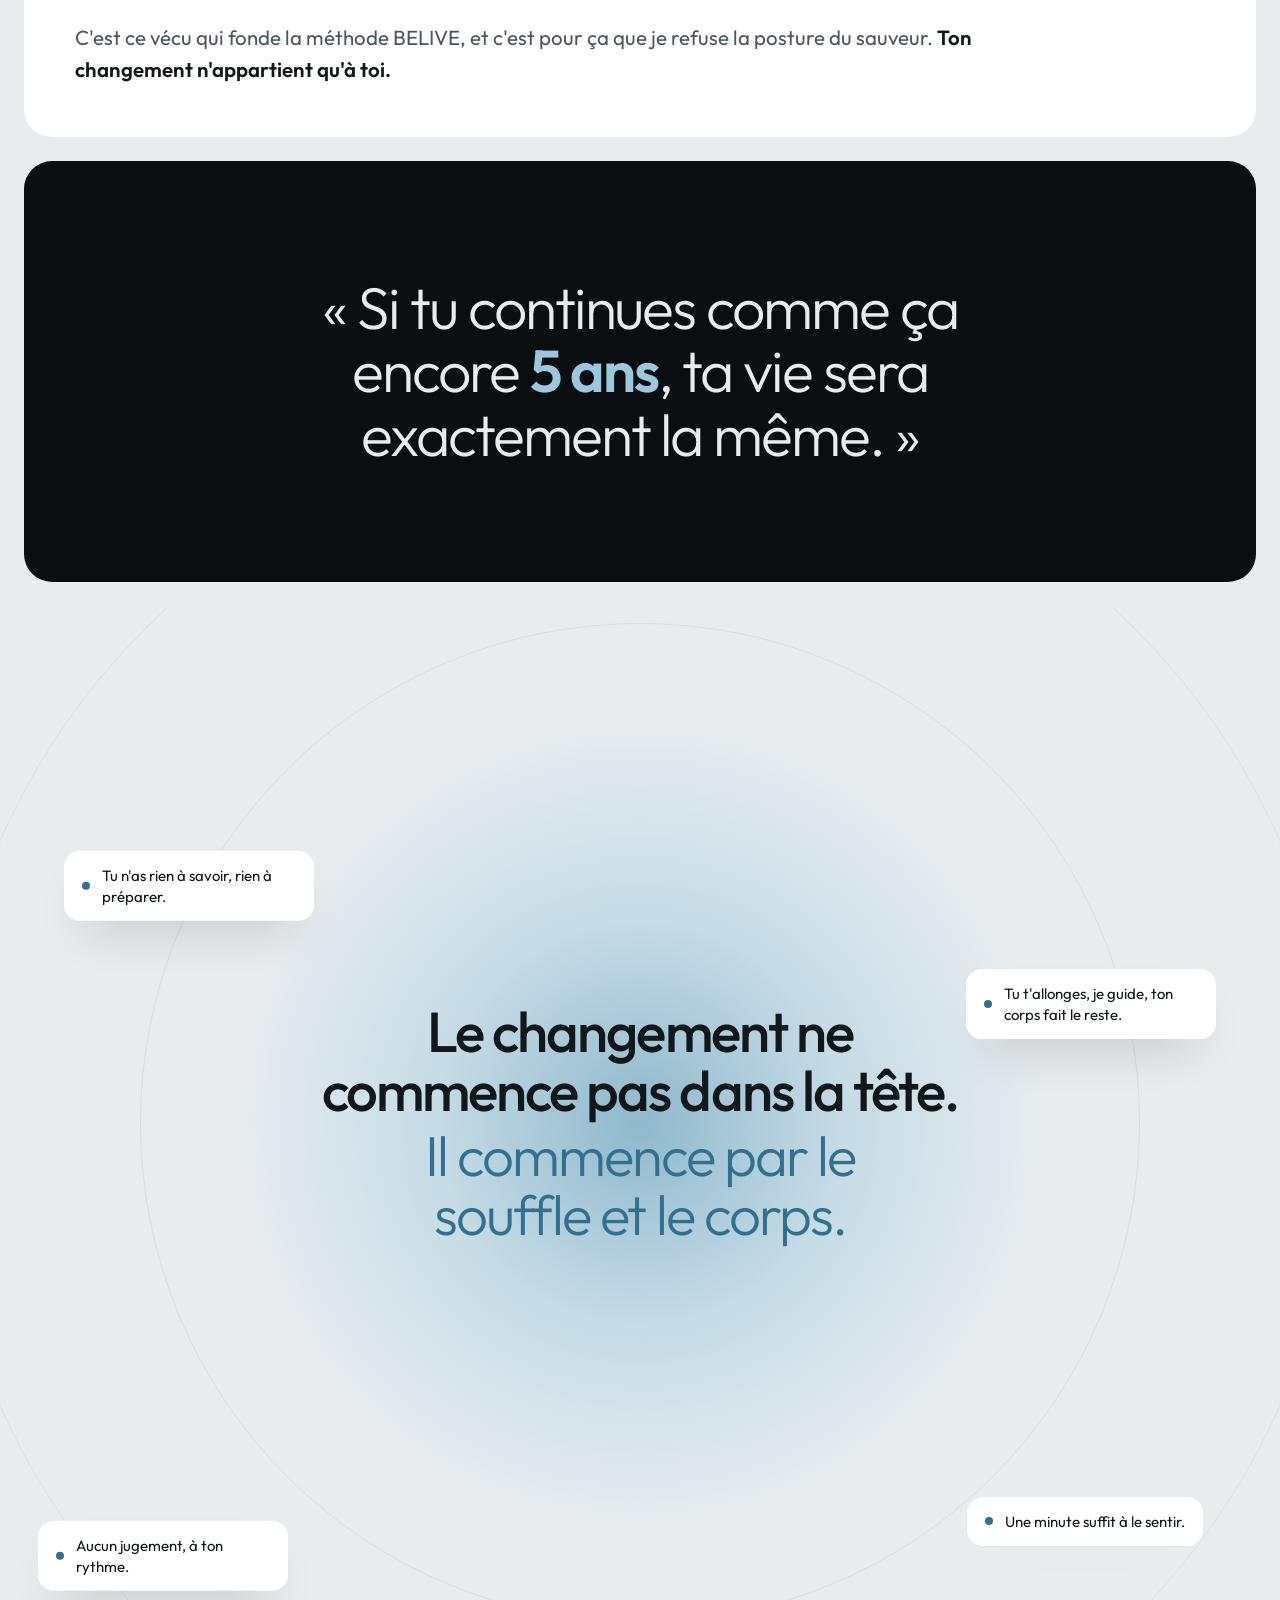
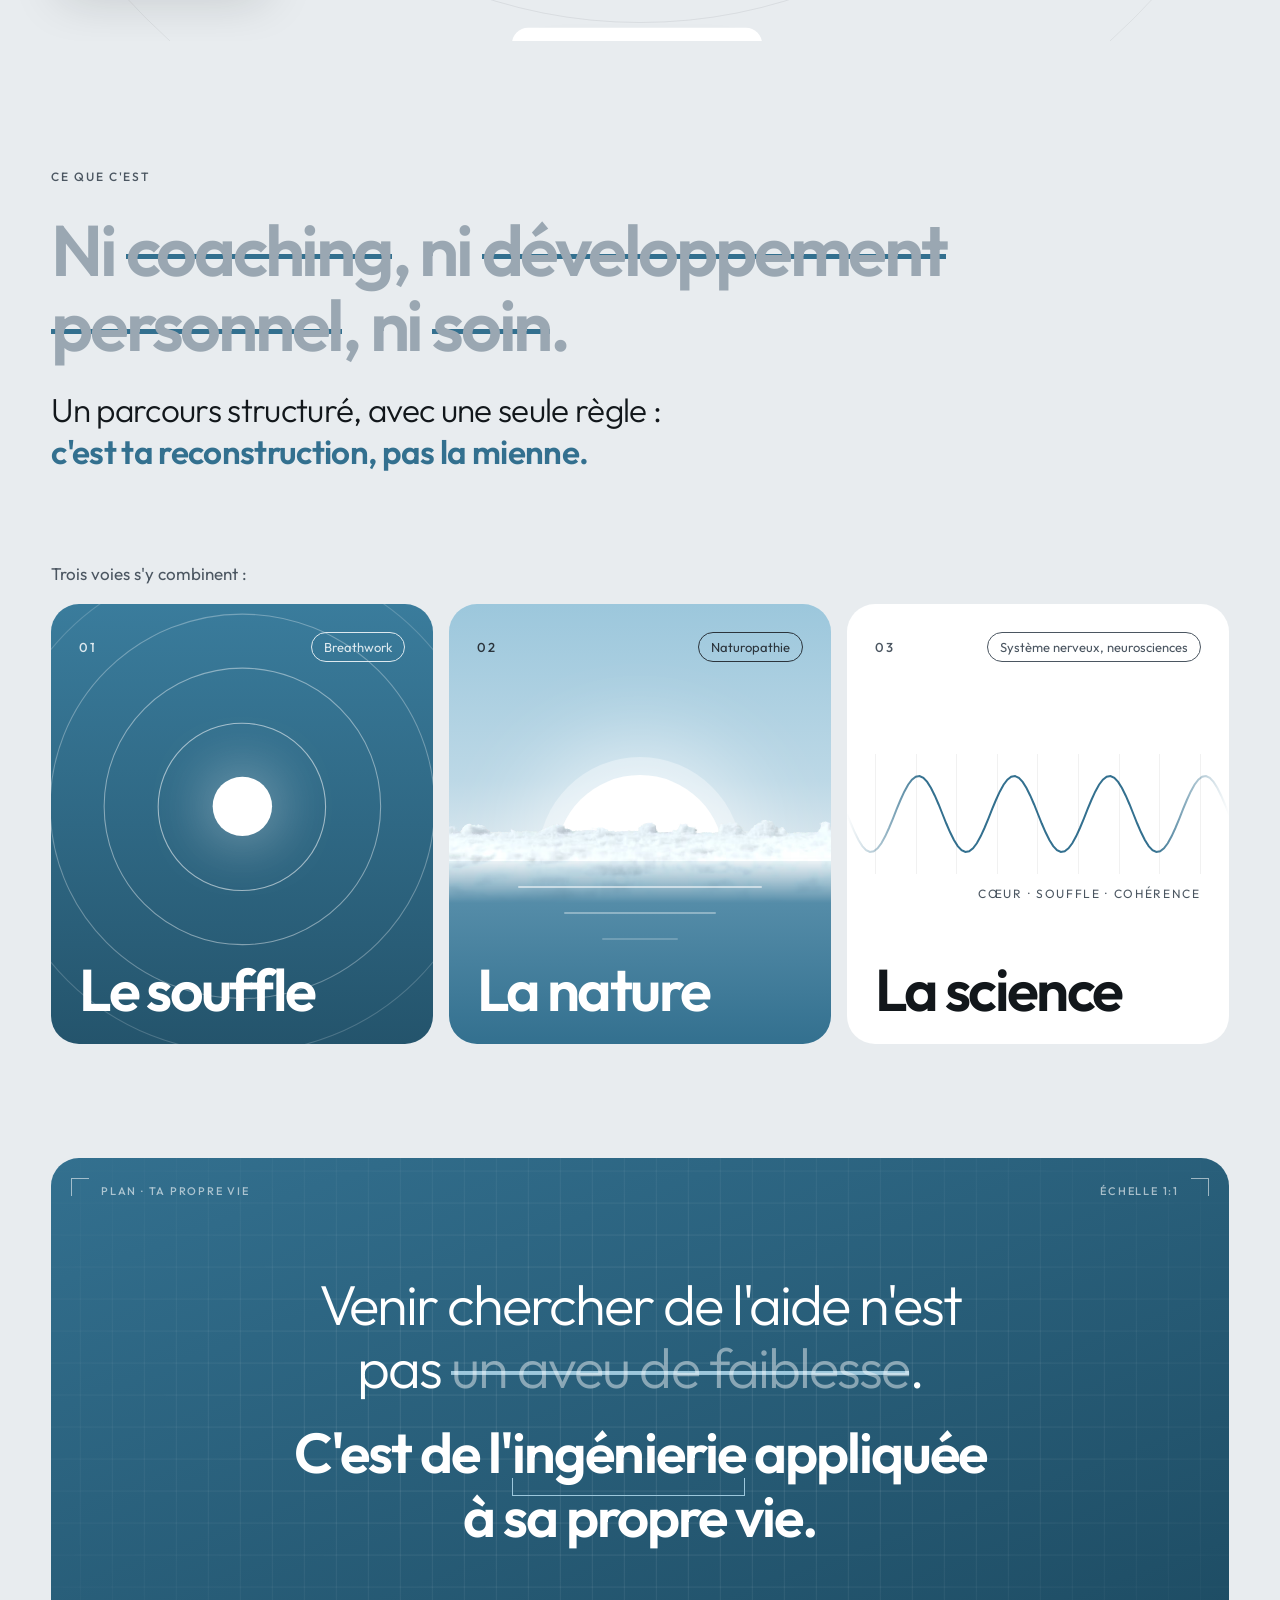
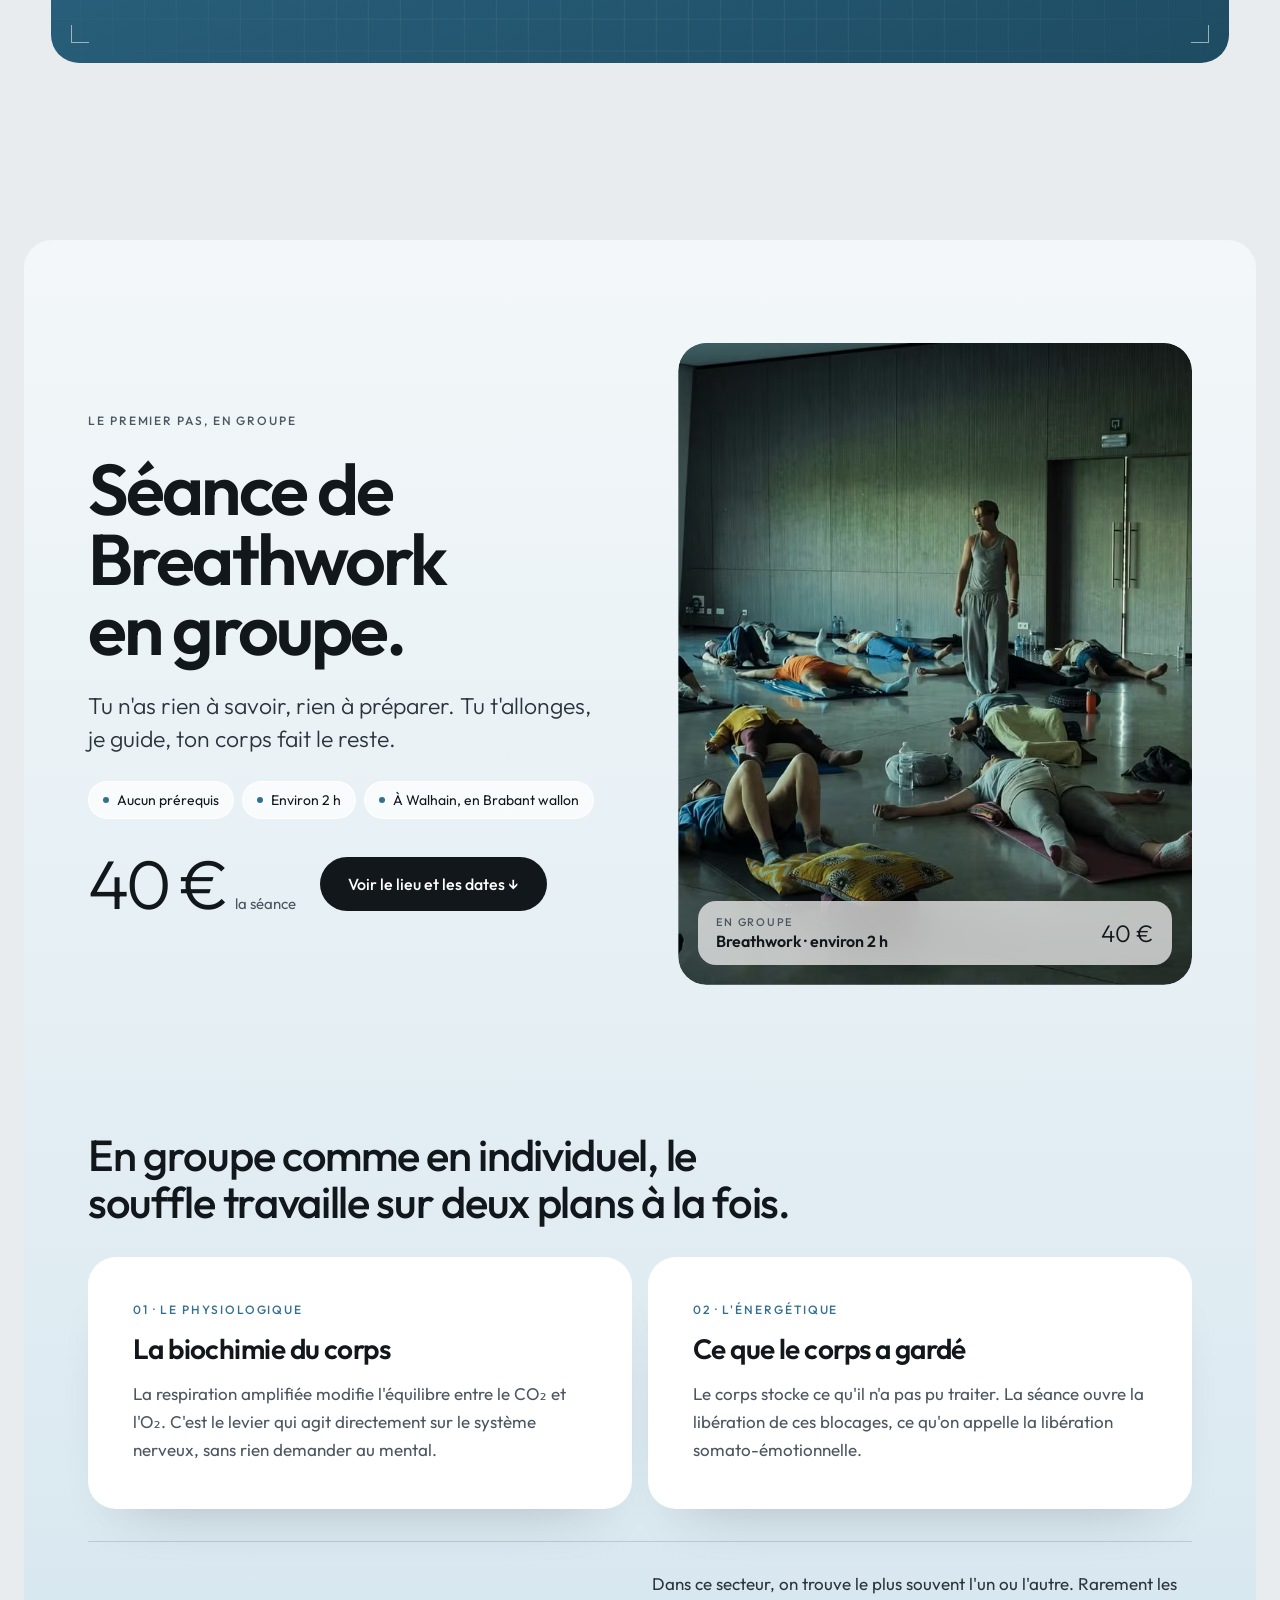
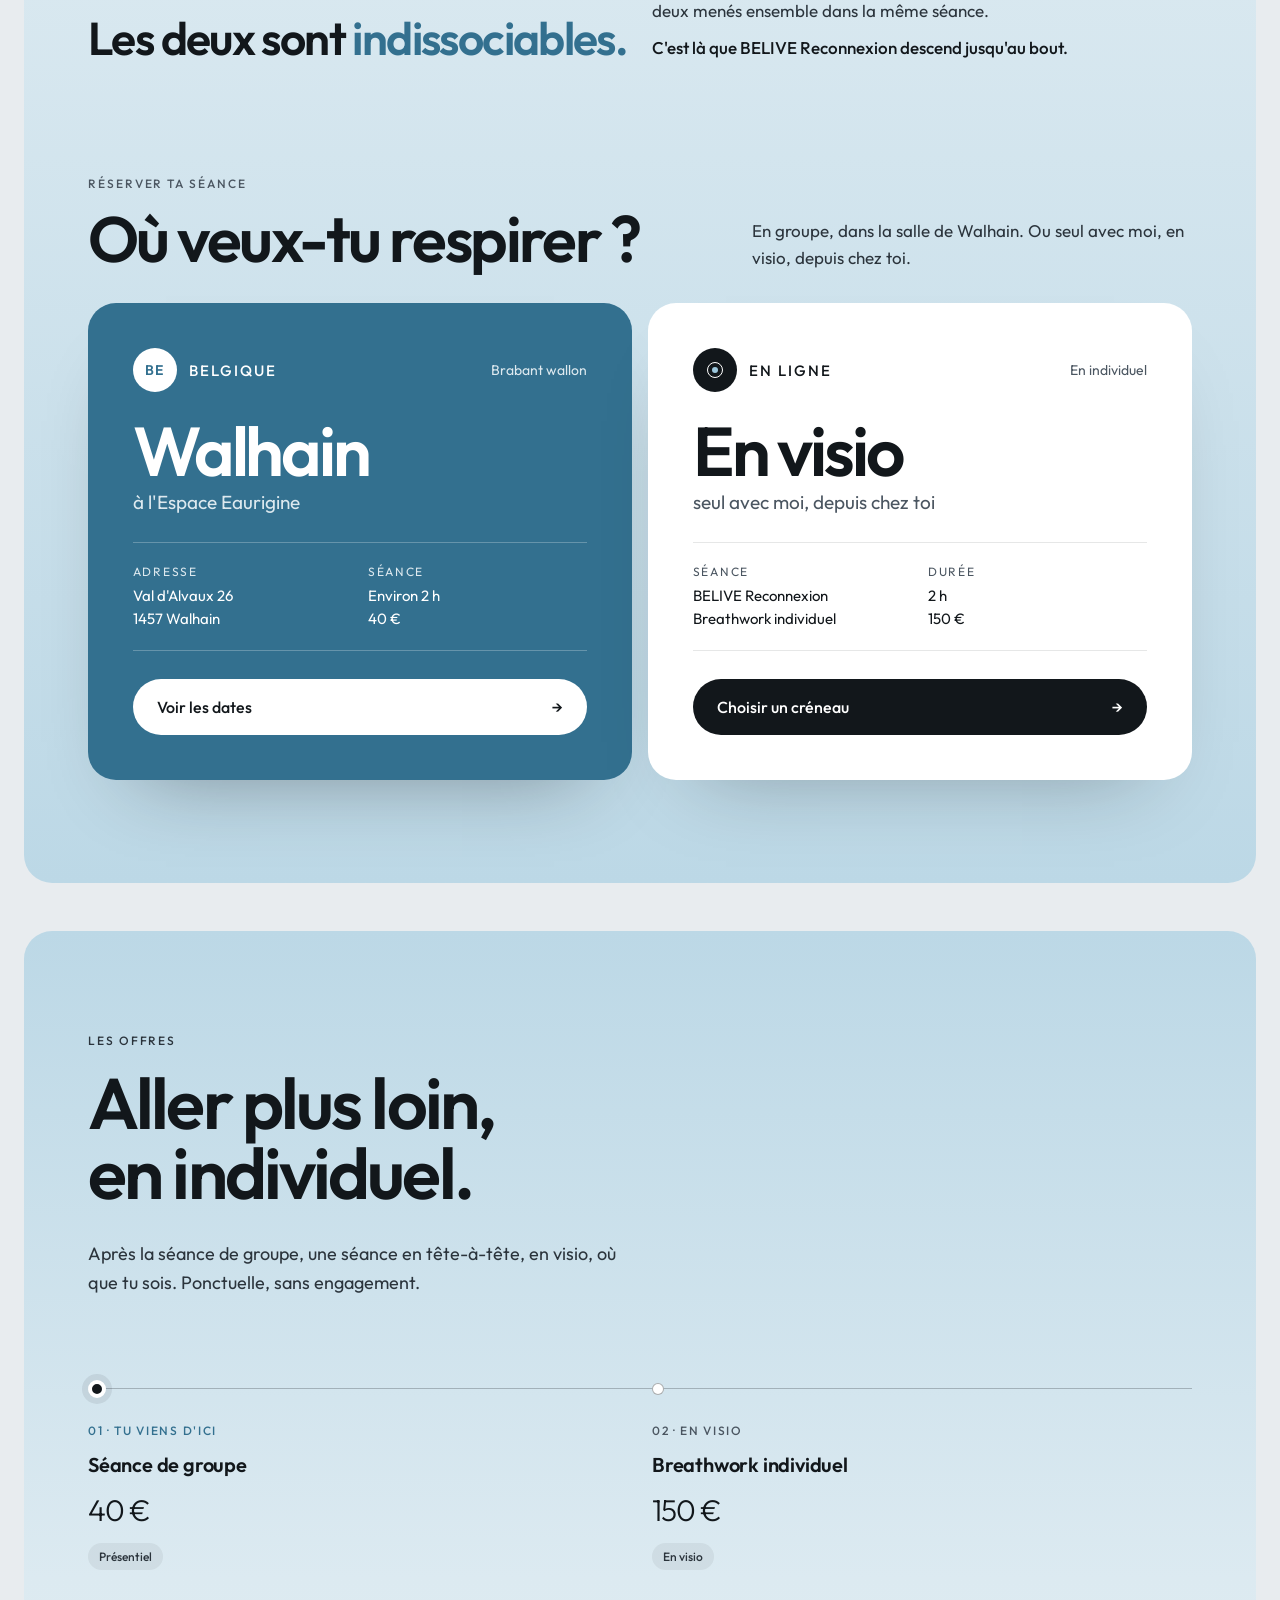
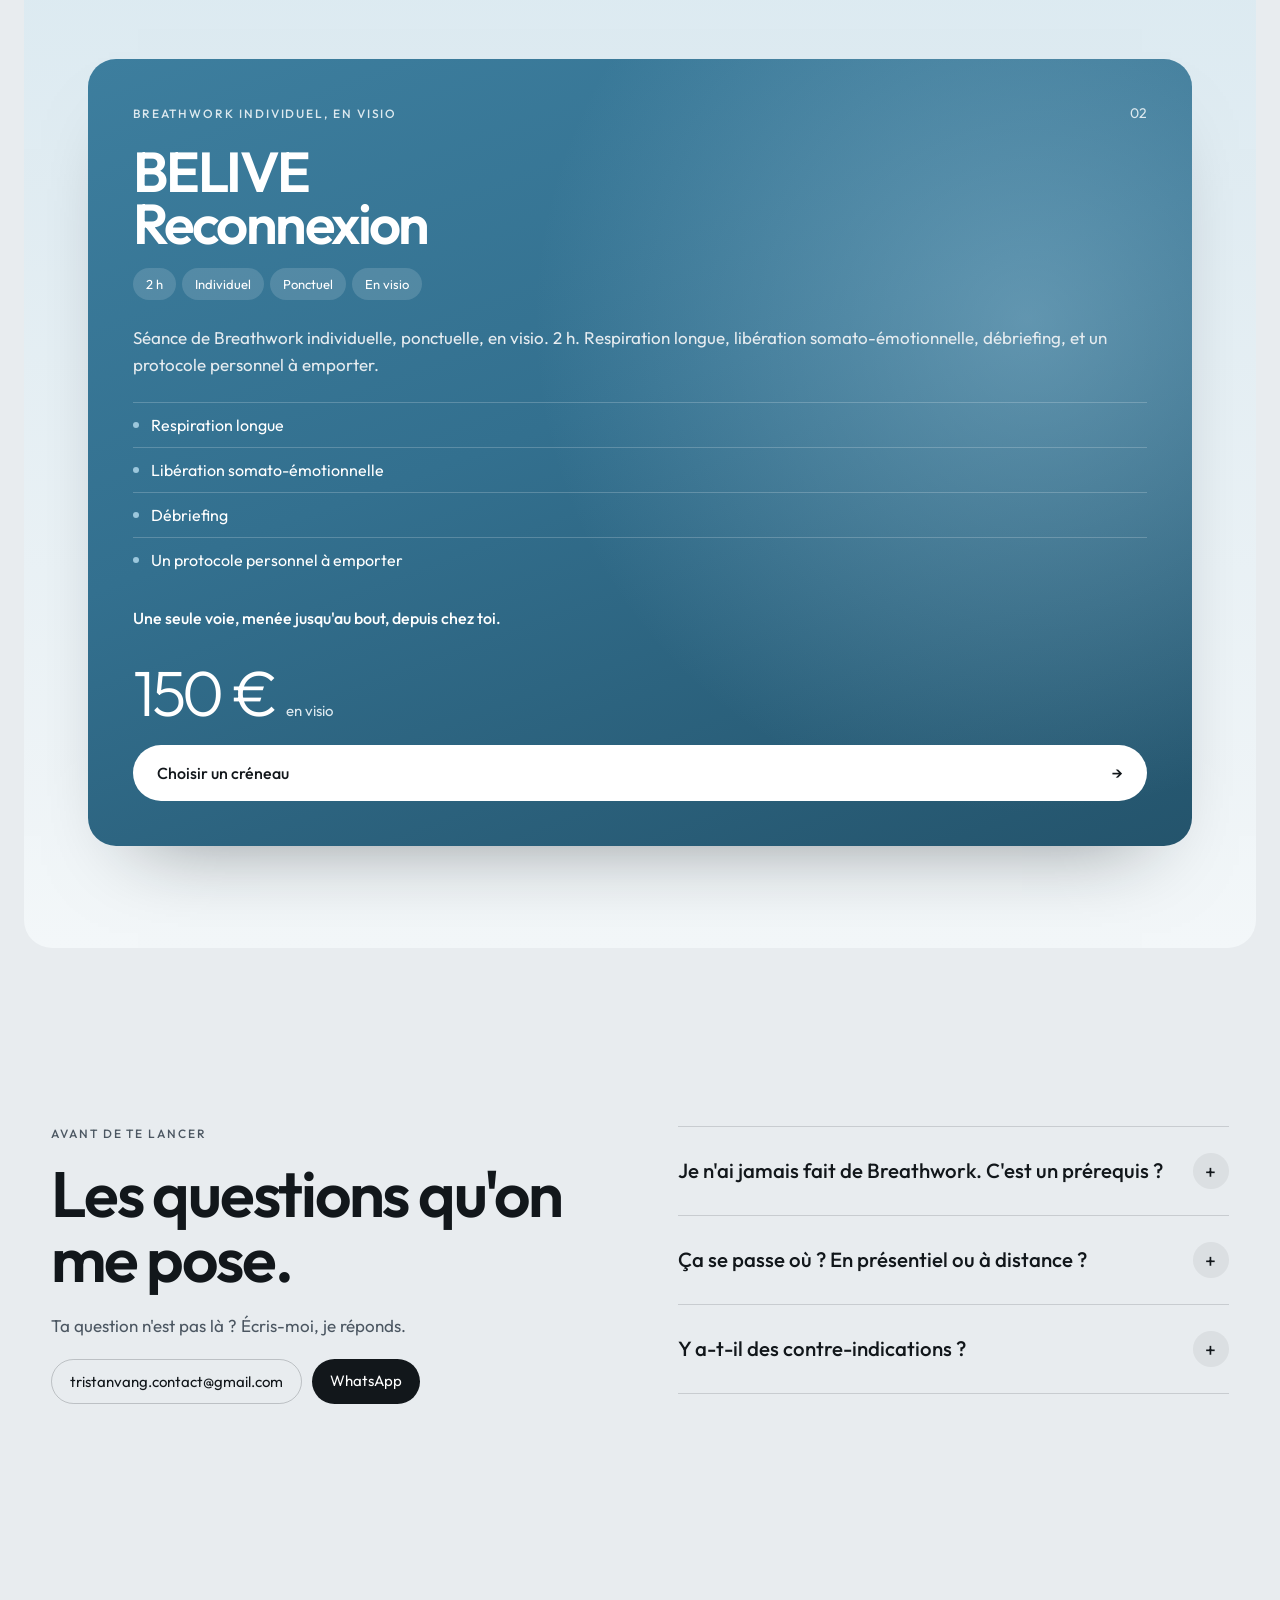
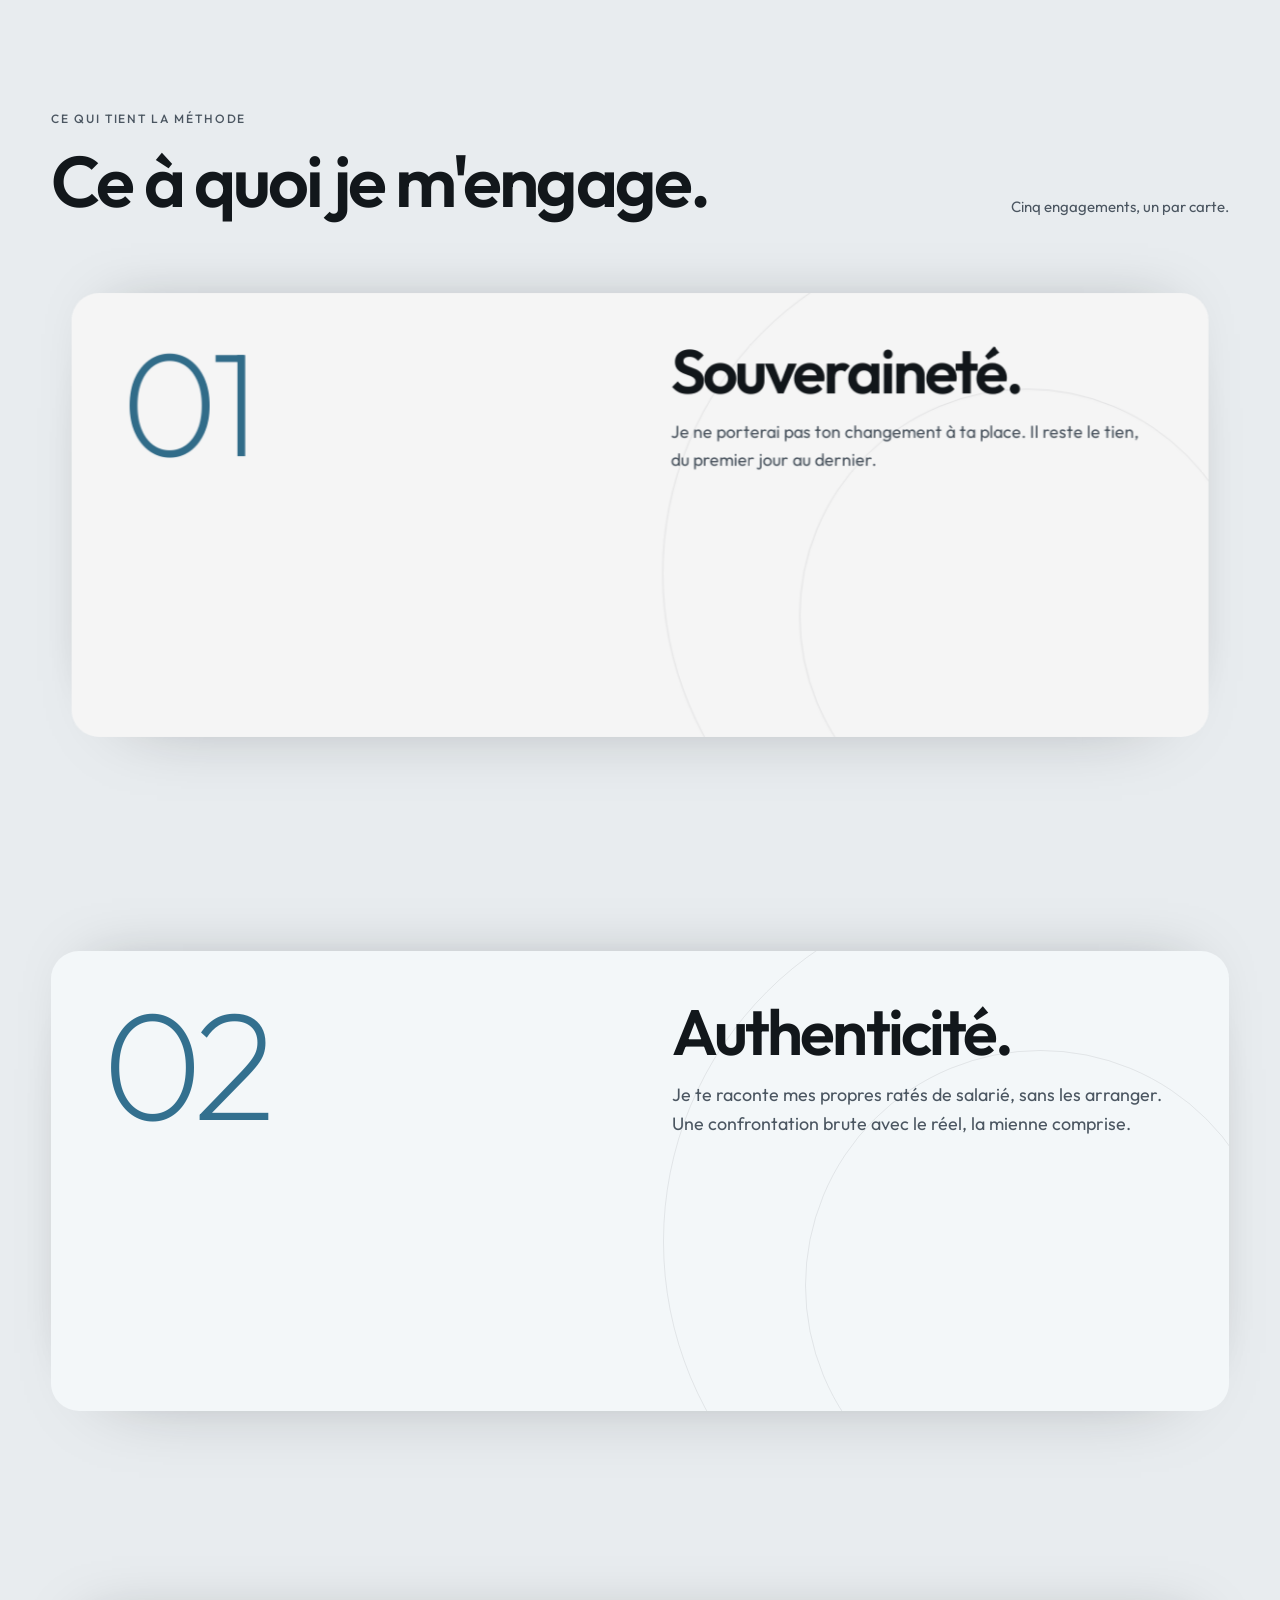
==== commit d450d90d: "Retire le protocole RESET du site, en gardant ses emplacements RESET ne continue pas : un nouveau pr" ====
--- a/appel/index.html
+++ b/appel/index.html
@@ -3,444 +3,17 @@
 <head>
 <meta charset="utf-8">
 <meta name="viewport" content="width=device-width, initial-scale=1">
-
-<title>Réserver ton appel de 30 min | BELIVE RESET</title>
-<meta name="description" content="Cinq questions avant de choisir ton créneau : un appel de 30 minutes, gratuit et sans engagement, pour voir si RESET est fait pour toi.">
-<meta name="robots" content="noindex">
-<link rel="canonical" href="https://belivemethode.com/appel/">
-
-<link rel="icon" href="/assets/img/favicon-192.png" sizes="192x192">
-<link rel="icon" href="/assets/img/favicon-32.png?v=2" sizes="32x32">
-<link rel="apple-touch-icon" href="/assets/img/apple-touch-icon.png?v=2">
-<link rel="preload" href="/assets/fonts/Outfit.woff2" as="font" type="font/woff2" crossorigin>
-
-<script>
-(function(){try{var m=localStorage.getItem('belive-theme');
-if(m==='light'||m==='dark')document.documentElement.setAttribute('data-theme',m);}catch(e){}})();
-</script>
-
-<style>
-/* La page du questionnaire avant l'appel. Elle reprend les jetons, la navigation,
-   les panneaux et les boutons de la page RESET : en changer un, c'est changer l'autre. */
-@font-face{
-  font-family:"Outfit";
-  src:url("/assets/fonts/Outfit.woff2") format("woff2-variations");
-  font-weight:100 900;font-style:normal;font-display:swap;
-}
-
-/* ================= Jetons (repris de /reset/) ================= */
-:root{
-  color-scheme:light dark;
-  --page:      #DFE4E8;
-  --panel:     #FFFFFF;
-  --panel-2:   #F3F6F8;
-  --panel-3:   #E9EEF2;
-  --dark:      #161B20;
-  --dark-2:    #1F262C;
-  --ink:       #12171B;
-  --ink-2:     #5C6873;
-  --ink-3:     #5F6C78;
-  --line:      #E4E9ED;
-  --line-dark: rgba(255,255,255,.12);
-  --ice:       #B4D6E8;
-  --ice-2:     #8FC0DA;
-  --ice-deep:  #2C6B93;
-  --on-dark:   #EEF3F6;
-  --on-dark-2: #9DACB8;
-  --accent:    var(--ice-deep);
-
-  --r-lg:28px;
-  --r-md:18px;
-  --r-sm:12px;
-  --t-h1:clamp(2rem,5vw,3.4rem);
-  --t-body:1rem;
-  --t-small:.9rem;
-  --t-label:.72rem;
-  --measure:56ch;
-  --pad:clamp(1rem,3vw,2rem);
-  --gap:clamp(.7rem,1.2vw,1rem);
-}
-@media (prefers-color-scheme:dark){
-  :root:not([data-theme="light"]){
-    --page:      #0B0E11;
-    --panel:     #14191E;
-    --panel-2:   #1A2026;
-    --panel-3:   #20272E;
-    --dark:      #12171C;
-    --dark-2:    #1B222A;
-    --ink:       #EDF2F6;
-    --ink-2:     #9CAAB6;
-    --ink-3:     #8A98A5;
-    --line:      #252D35;
-    --line-dark: rgba(255,255,255,.1);
-    --ice:       #3E5F75;
-    --ice-2:     #5D8CA8;
-    --ice-deep:  #9DCBE4;
-  }
-}
-:root[data-theme="dark"]{
-  --page:      #0B0E11;
-  --panel:     #14191E;
-  --panel-2:   #1A2026;
-  --panel-3:   #20272E;
-  --dark:      #12171C;
-  --dark-2:    #1B222A;
-  --ink:       #EDF2F6;
-  --ink-2:     #9CAAB6;
-  --ink-3:     #8A98A5;
-  --line:      #252D35;
-  --line-dark: rgba(255,255,255,.1);
-  --ice:       #3E5F75;
-  --ice-2:     #5D8CA8;
-  --ice-deep:  #9DCBE4;
-}
-:root[data-theme="light"]{color-scheme:light}
-:root[data-theme="dark"] {color-scheme:dark}
-
-/* ================= Base ================= */
-*,*::before,*::after{box-sizing:border-box}
-body{
-  margin:0;background:var(--page);color:var(--ink);
-  font-family:"Outfit",ui-sans-serif,-apple-system,"Segoe UI",system-ui,sans-serif;
-  font-size:var(--t-body);font-weight:400;line-height:1.6;
-  -webkit-font-smoothing:antialiased;padding:var(--pad);
-}
-img{max-width:100%;display:block}
-a{color:var(--accent)}
-:focus-visible{outline:2px solid var(--accent);outline-offset:3px}
-h1,h2{margin:0;font-weight:600;line-height:1.05;letter-spacing:-.025em;text-wrap:balance}
-p{margin:0}
-b,strong{font-weight:500}
-.num{font-variant-numeric:lining-nums tabular-nums}
-
-.saut{
-  position:absolute;left:-9999px;top:0;
-  background:var(--ink);color:var(--panel);
-  padding:.7rem 1.1rem;border-radius:999px;font-size:var(--t-small);z-index:60;
-}
-.saut:focus{left:1rem;top:1rem}
-
-.shell{max-width:880px;margin-inline:auto;display:grid;grid-template-columns:minmax(0,1fr);gap:var(--gap);padding-top:84px}
-.shell > *{min-width:0}
-.panel{background:var(--panel);border-radius:var(--r-lg);padding:clamp(1.6rem,5vw,3.6rem)}
-.panel--dark{background:var(--dark);color:var(--on-dark);--accent:var(--ice-2)}
-
-.label{
-  font-size:var(--t-label);font-weight:500;letter-spacing:.16em;
-  text-transform:uppercase;color:var(--ink-2);margin:0;
-}
-.panel--dark .label{color:var(--on-dark-2)}
-
-/* ================= Navigation (la pilule sombre du site) ================= */
-.nav-wrap{position:fixed;top:14px;left:14px;right:14px;z-index:50;display:flex;justify-content:center;pointer-events:none}
-.nav{
-  pointer-events:auto;width:100%;max-width:1240px;
-  display:flex;align-items:center;gap:14px;padding:10px 10px 10px 22px;border-radius:999px;
-  background:rgba(11,14,17,.9);-webkit-backdrop-filter:blur(18px);backdrop-filter:blur(18px);
-}
-.nav__brand{display:flex;align-items:center;gap:12px;color:#E6ECF0;text-decoration:none}
-.nav__word{display:flex;font-size:15px;letter-spacing:.32em;line-height:1}
-.nav__word span:first-child{font-weight:250}
-.nav__word span:last-child{font-weight:600}
-.nav__rec{display:inline-flex;align-items:center;justify-content:center;flex:none;width:18px;height:18px;border-radius:50%;border:1.5px solid currentColor}
-.nav__rec span{width:46%;height:46%;border-radius:50%;background:#9CC7DC;animation:recBlink 2s ease-in-out infinite}
-@keyframes recBlink{0%,100%{opacity:1;box-shadow:0 0 0 0 rgba(156,199,220,.45)}50%{opacity:.35;box-shadow:0 0 0 6px rgba(156,199,220,0)}}
-.nav__retour{
-  flex:none;display:inline-flex;align-items:center;gap:6px;padding:8px 14px;border-radius:999px;
-  border:1px solid rgba(230,236,240,.2);color:#B9C5CE;font-size:13px;text-decoration:none;
-  transition:color .3s,border-color .3s;
-}
-.nav__retour:hover{color:#FFFFFF;border-color:rgba(230,236,240,.5)}
-.nav__cta{flex:none;margin-left:auto;background:#E6ECF0;color:#12171B;padding:11px 20px;border-radius:999px;font-size:14px;font-weight:500;text-decoration:none;transition:transform .3s}
-.nav__cta:hover{transform:translateY(-1px)}
-.nav :focus-visible{outline-color:#9CC7DC}
-@media (max-width:560px){
-  .nav{padding-left:18px;gap:10px}
-  .nav__word{font-size:13px;letter-spacing:.26em}
-  .nav__retour{display:none}
-  .nav__cta{padding:10px 15px;font-size:13px}
-}
-@media (max-width:760px),(hover:none){
-  .nav{-webkit-backdrop-filter:none;backdrop-filter:none;background:rgba(11,14,17,.96)}
-}
-
-/* ================= Boutons ================= */
-.btn{
-  display:inline-flex;align-items:center;gap:.5rem;
-  font:inherit;font-size:.95rem;font-weight:500;letter-spacing:-.01em;
-  text-decoration:none;padding:.9rem 1.5rem;
-  border-radius:999px;border:1px solid transparent;
-  background:var(--ink);color:var(--panel);
-  transition:background .2s,color .2s,border-color .2s,transform .2s;
-  cursor:pointer;
-}
-.btn:hover{transform:translateY(-1px)}
-.btn__arrow{transition:transform .2s}
-.btn:hover .btn__arrow{transform:translateX(3px)}
-.btn:disabled{opacity:.6;cursor:progress;transform:none}
-
-/* ================= L'en-tête : la silhouette sur son rocher, de jour ================= */
-/* Toujours clair, comme le haut de l'accueil, quel que soit le thème : le ciel bleu
-   derrière, un voile laiteux à gauche pour que le texte se lise sur les nuages. */
-.intro{position:relative;overflow:hidden;isolation:isolate;display:grid;gap:1rem;background:#EEF3F6;color:#12171B}
-.intro__ciel{position:absolute;inset:0;z-index:-1;pointer-events:none}
-.intro__ciel img{width:100%;height:100%;object-fit:cover;object-position:50% 45%}
-.intro__ciel::after{
-  content:"";position:absolute;inset:0;
-  background:linear-gradient(90deg,rgba(238,243,246,.8) 0%,rgba(238,243,246,.5) 40%,rgba(238,243,246,0) 68%);
-}
-.intro .label{color:#3F4A54}
-.intro h1{font-size:var(--t-h1);max-width:14ch}
-.intro__lead{max-width:44ch;color:#2B343C}
-.intro__faits{list-style:none;margin:.6rem 0 0;padding:1.1rem 0 0;border-top:1px solid rgba(18,23,27,.18);display:flex;flex-wrap:wrap;gap:.8rem 2rem;max-width:36rem;font-size:var(--t-small);color:#3F4A54}
-.intro__faits li{display:flex;flex-direction:column;gap:.1rem}
-.intro__faits b{font-size:1.05rem;font-weight:600;color:#12171B}
-@media (max-width:760px){
-  .intro__ciel{
-    inset:0 0 auto 0;height:min(90vw,380px);
-    -webkit-mask-image:linear-gradient(#000 50%,transparent 96%);mask-image:linear-gradient(#000 50%,transparent 96%);
-  }
-  .intro__ciel img{object-position:50% 50%}
-  .intro__ciel::after{background:none}
-  .intro{padding-top:clamp(13rem,66vw,17rem)}
-}
-
-/* ================= Les questions ================= */
-.questions{display:grid;gap:0}
-.q{margin:0;padding:clamp(1.4rem,3vw,2rem) 0;border:0;border-top:1px solid var(--line);min-width:0}
-.questions > .q:first-child{border-top:0;padding-top:0}
-.q__titre{
-  display:grid;grid-template-columns:auto minmax(0,1fr);gap:.9rem;align-items:start;
-  float:none;width:100%;padding:0;margin:0 0 1rem;
-  font-size:clamp(1.1rem,2vw,1.3rem);font-weight:600;line-height:1.3;letter-spacing:-.015em;color:var(--ink);
-}
-.q__n{
-  display:grid;place-items:center;width:34px;height:34px;border-radius:50%;
-  border:1px solid color-mix(in srgb,var(--ice-deep) 55%,transparent);color:var(--ice-deep);
-  font-size:.9rem;font-weight:600;font-variant-numeric:lining-nums tabular-nums;
-}
-.q__texte{padding-top:.2rem}
-.q__requis{
-  display:inline-block;margin-left:.4rem;padding:1px 8px;border-radius:999px;border:1px solid var(--line);
-  font-size:.7rem;font-weight:500;letter-spacing:.06em;text-transform:uppercase;color:var(--ink-2);vertical-align:.2em;
-}
-.q__corps{padding-left:calc(34px + .9rem)}
-@media (max-width:520px){.q__corps{padding-left:0}}
-
-.champs{display:grid;grid-template-columns:repeat(3,minmax(0,1fr));gap:.8rem}
-@media (max-width:760px){.champs{grid-template-columns:minmax(0,1fr)}}
-.champ{display:grid;gap:.35rem}
-.champ span{font-size:var(--t-small);color:var(--ink-2)}
-input[type="text"],input[type="email"],input[type="tel"],textarea{
-  width:100%;font:inherit;font-size:1rem;color:var(--ink);
-  background:var(--panel-2);border:1px solid var(--line);border-radius:var(--r-sm);
-  padding:.8rem .95rem;transition:border-color .2s,background .2s;
-  scroll-margin-top:120px; /* un champ signalé reste visible sous la barre de navigation */
-}
-.choix input{scroll-margin-top:120px}
-textarea{min-height:7.5rem;resize:vertical;line-height:1.5}
-input::placeholder,textarea::placeholder{color:var(--ink-3);opacity:1}
-input:focus,textarea:focus{outline:none;border-color:var(--ice-deep);background:var(--panel)}
-input:focus-visible,textarea:focus-visible{outline:2px solid var(--accent);outline-offset:1px}
-/* après une tentative d'envoi seulement : rien ne s'allume en rouge avant */
-.est-tente input:invalid,.est-tente textarea:invalid{border-color:var(--ice-deep);box-shadow:0 0 0 1px var(--ice-deep)}
-
-/* Les trois réponses de la dernière question, en pilules */
-.choix{display:flex;flex-wrap:wrap;gap:.6rem;border:0;margin:0;padding:0}
-.choix label{position:relative;cursor:pointer}
-.choix input{position:absolute;opacity:0;inset:0;margin:0;cursor:pointer}
-.choix span{
-  display:inline-flex;align-items:center;gap:.55rem;padding:.7rem 1.2rem;border-radius:999px;
-  border:1px solid var(--line);background:var(--panel-2);color:var(--ink);font-size:.95rem;font-weight:500;
-  transition:background .2s,color .2s,border-color .2s;
-}
-.choix span::before{content:"";width:9px;height:9px;border-radius:50%;border:1.5px solid var(--ink-3);transition:background .2s,border-color .2s}
-.choix input:checked + span{background:var(--ink);border-color:var(--ink);color:var(--panel)}
-.choix input:checked + span::before{background:var(--ice-2);border-color:var(--ice-2)}
-.choix input:focus-visible + span{outline:2px solid var(--accent);outline-offset:3px}
-
-.envoi{display:grid;gap:1rem;justify-items:start;padding-top:clamp(1.4rem,3vw,2rem);border-top:1px solid var(--line)}
-.envoi__note{max-width:52ch;font-size:var(--t-small);color:var(--ink-2)}
-.envoi__erreur{font-size:var(--t-small);font-weight:500;color:var(--ink)}
-
-.apres{display:flex;flex-wrap:wrap;gap:.4rem 1.4rem;padding:.4rem .4rem 0;font-size:var(--t-small);color:var(--ink-3)}
-.apres a{color:inherit}
-.apres a:hover{color:var(--ink)}
-
-@media (prefers-reduced-motion:reduce){
-  *{animation:none!important;transition:none!important}
-  .btn:hover,.btn:hover .btn__arrow{transform:none}
-}
-</style>
+<!-- Cette adresse menait au protocole RESET, retiré du site le 24/11/2026.
+     Elle renvoie vers l'accueil, pour que les liens déjà partagés ne tombent pas
+     sur une page introuvable. La version RESET complète est gardée dans le tag
+     git « archive-reset ». -->
+<title>BELIVE</title>
+<meta name="robots" content="noindex,follow">
+<link rel="canonical" href="https://belivemethode.com/">
+<meta http-equiv="refresh" content="0; url=/">
+<script>location.replace("/");</script>
 </head>
 <body>
-
-<a class="saut" href="#questions">Aller au questionnaire</a>
-
-<header class="nav-wrap">
-<nav class="nav" aria-label="Navigation">
-  <a class="nav__brand" href="/" aria-label="BELIVE, retour à l'accueil">
-    <span class="nav__word"><span>BE</span><span>LIVE</span></span>
-    <span class="nav__rec" aria-hidden="true"><span></span></span>
-  </a>
-  <a class="nav__retour" href="/reset/"><span aria-hidden="true">←</span> Le protocole RESET</a>
-  <a class="nav__cta" href="https://wa.me/32493847434?text=Bonjour%20Tristan%2C%20j%27ai%20une%20question%20avant%20de%20r%C3%A9server%20mon%20appel%20%3A%20" target="_blank" rel="noopener">Une question&nbsp;? →</a>
-</nav>
-</header>
-
-<main class="shell" id="contenu">
-
-  <section class="panel intro" aria-labelledby="titre">
-    <div class="intro__ciel" aria-hidden="true">
-      <picture>
-        <source media="(max-width: 760px)" type="image/avif" srcset="/assets/img/nuages/rocher-jour-carre.avif">
-        <source media="(max-width: 760px)" type="image/webp" srcset="/assets/img/nuages/rocher-jour-carre.webp">
-        <source type="image/avif" srcset="/assets/img/nuages/rocher-jour.avif">
-        <img src="/assets/img/nuages/rocher-jour.webp" alt="" width="2400" height="1028" decoding="async">
-      </picture>
-    </div>
-    <p class="label">Ton appel de 30 min</p>
-    <h1 id="titre">Avant ton créneau, 5&nbsp;questions.</h1>
-    <p class="intro__lead">L'appel est gratuit et sans engagement. Tes réponses me servent à le préparer&nbsp;: réponds honnêtement plutôt que bien.</p>
-    <ul class="intro__faits">
-      <li><b>30 min</b>en visio</li>
-      <li><b class="num">18 janvier 2027</b>départ de RESET</li>
-      <li><b class="num">10 janvier 2027</b>fin des inscriptions</li>
-    </ul>
-  </section>
-
-  <section class="panel" id="questions" aria-label="Le questionnaire">
-    <!-- Sans JavaScript, le formulaire mène quand même à l'agenda, avec le prénom et l'e-mail.
-         Avec, le script envoie d'abord les réponses au Google Form (data-gform), qui les
-         recopie dans Notion, puis ouvre l'agenda Cal.com (action) avec les réponses en « notes ». -->
-    <form class="questions" action="https://cal.com/tristan-vangoidtsenhoven-3wuqnf/ccb" method="get" data-questionnaire
-          data-gform="https://docs.google.com/forms/d/e/1FAIpQLSfj11kIlWgP47-O8oDt12YvOwmYfR5KPWXMzn8iG9LAzuwBDQ/formResponse">
-
-      <fieldset class="q">
-        <legend class="q__titre"><span class="q__n">1</span><span class="q__texte">Ton prénom, ton e-mail et ton numéro WhatsApp. <span class="q__requis">Obligatoire</span></span></legend>
-        <div class="q__corps champs">
-          <label class="champ"><span>Prénom</span><input type="text" name="name" id="prenom" autocomplete="given-name" required maxlength="80"></label>
-          <label class="champ"><span>E-mail</span><input type="email" name="email" id="email" autocomplete="email" required maxlength="160"></label>
-          <label class="champ"><span>WhatsApp</span><input type="tel" id="whatsapp" autocomplete="tel" inputmode="tel" placeholder="+32 4…" required maxlength="40"></label>
-        </div>
-      </fieldset>
-
-      <div class="q">
-        <label class="q__titre" for="situation"><span class="q__n">2</span><span class="q__texte">Quelle situation vis-tu en ce moment que tu n'aimes plus&nbsp;?</span></label>
-        <div class="q__corps"><textarea id="situation" rows="4" maxlength="1000"></textarea></div>
-      </div>
-
-      <div class="q">
-        <label class="q__titre" for="decision"><span class="q__n">3</span><span class="q__texte">Quelle décision repousses-tu en ce moment&nbsp;? <span class="q__requis">Obligatoire</span></span></label>
-        <div class="q__corps"><textarea id="decision" rows="4" maxlength="1000" required></textarea></div>
-      </div>
-
-      <div class="q">
-        <label class="q__titre" for="essaye"><span class="q__n">4</span><span class="q__texte">Qu'as-tu déjà essayé pour aller mieux, et pourquoi ça n'a pas tenu&nbsp;?</span></label>
-        <div class="q__corps"><textarea id="essaye" rows="4" maxlength="1000"></textarea></div>
-      </div>
-
-      <fieldset class="q">
-        <legend class="q__titre"><span class="q__n">5</span><span class="q__texte">RESET demande environ 1&nbsp;h par jour et 1&nbsp;222&nbsp;€ (payable en 3 fois). Est-ce envisageable pour toi dans les 3 prochains mois&nbsp;?</span></legend>
-        <div class="q__corps choix">
-          <label><input type="radio" name="envisageable" value="Oui"><span>Oui</span></label>
-          <label><input type="radio" name="envisageable" value="À en discuter"><span>À en discuter</span></label>
-          <label><input type="radio" name="envisageable" value="Non"><span>Non</span></label>
-        </div>
-      </fieldset>
-
-      <input type="hidden" name="notes" id="notes">
-
-      <div class="envoi">
-        <button class="btn" type="submit">Choisir mon créneau <span class="btn__arrow" aria-hidden="true">→</span></button>
-        <p class="envoi__erreur" id="erreur" role="alert" hidden></p>
-        <p class="envoi__note">Tes réponses me sont envoyées, puis tu arrives sur mon agenda, chez Cal.com, pour choisir ton créneau. <a href="/confidentialite.html">Confidentialité</a></p>
-      </div>
-    </form>
-  </section>
-
-  <p class="apres"><span>BELIVE, protocole RESET</span><a href="/">Accueil</a><a href="/reset/">Le protocole RESET</a><a href="/mentions-legales.html">Mentions légales</a><a href="/confidentialite.html">Confidentialité</a></p>
-
-</main>
-
-<script>
-(function(){
-  "use strict";
-  var form = document.querySelector('[data-questionnaire]');
-  if (!form) return;
-  var erreur = document.getElementById('erreur');
-  var bouton = form.querySelector('button[type="submit"]');
-  var val = function(id){ return document.getElementById(id).value.trim(); };
-
-  /* Les champs du Google Form « BELIVE RESET, appel de 30 minutes », lus sur le
-     formulaire public. Si une question y est modifiée ou recréée, son numéro change :
-     il faut le relire et le reporter ici. L'e-mail passe par la collecte d'adresse
-     de Google (« emailAddress »), pas par une question. */
-  var CHAMPS = {
-    prenom:    'entry.507391216',
-    whatsapp:  'entry.649934206',
-    situation: 'entry.349395067',
-    decision:  'entry.2041337223',
-    essaye:    'entry.2092310262',
-    choix:     'entry.1688186902'
-  };
-
-  /* Envoie les réponses au Google Form. Google ne laisse pas lire sa réponse depuis
-     un autre site (mode no-cors) : on ne peut pas savoir s'il l'a acceptée, seulement
-     que la requête est partie. keepalive la laisse finir même si la page change. */
-  function versGoogle(choix){
-    var donnees = new URLSearchParams();
-    donnees.append(CHAMPS.prenom, val('prenom'));
-    donnees.append('emailAddress', val('email'));
-    donnees.append(CHAMPS.whatsapp, val('whatsapp'));
-    donnees.append(CHAMPS.situation, val('situation'));
-    donnees.append(CHAMPS.decision, val('decision'));
-    donnees.append(CHAMPS.essaye, val('essaye'));
-    if (choix) donnees.append(CHAMPS.choix, choix.value);
-    var envoi = fetch(form.getAttribute('data-gform'), { method:'POST', mode:'no-cors', body:donnees, keepalive:true })
-      .catch(function(){});
-    /* on n'attend pas plus de 3 s : l'agenda passe avant */
-    return Promise.race([envoi, new Promise(function(r){ setTimeout(r, 3000); })]);
-  }
-
-  /* Les champs ne s'allument qu'après une première tentative d'envoi */
-  form.addEventListener('invalid', function(){
-    form.classList.add('est-tente');
-    erreur.textContent = 'Il manque une réponse obligatoire : ton prénom, ton e-mail, ton WhatsApp ou la question 3.';
-    erreur.hidden = false;
-  }, true);
-
-  form.addEventListener('submit', function(e){
-    e.preventDefault();
-    if (!form.checkValidity()) { form.reportValidity(); return; }
-    erreur.hidden = true;
-
-    var choix = form.querySelector('input[name="envisageable"]:checked');
-    var notes = [
-      'WhatsApp : ' + val('whatsapp'),
-      "2. La situation que je n'aime plus :\n" + (val('situation') || '-'),
-      '3. La décision que je repousse :\n' + val('decision'),
-      "4. Ce que j'ai déjà essayé, et pourquoi ça n'a pas tenu :\n" + (val('essaye') || '-'),
-      '5. 1 h par jour et 1 222 € dans les 3 prochains mois : ' + (choix ? choix.value : '-')
-    ].join('\n\n');
-
-    /* Cal.com pré-remplit sa réservation avec ces trois paramètres */
-    var url = new URL(form.action);
-    url.searchParams.set('name', val('prenom'));
-    url.searchParams.set('email', val('email'));
-    url.searchParams.set('notes', notes);
-
-    bouton.disabled = true;
-    bouton.firstChild.textContent = 'Envoi… ';
-    versGoogle(choix).then(function(){ window.location.assign(url.toString()); });
-  });
-  /* Retour arrière depuis Cal.com : la page revient de la mémoire du navigateur,
-     le bouton doit redevenir utilisable */
-  window.addEventListener('pageshow', function(){
-    bouton.disabled = false;
-    bouton.firstChild.textContent = 'Choisir mon créneau ';
-  });
-})();
-</script>
+<p><a href="/">belivemethode.com</a></p>
 </body>
 </html>
